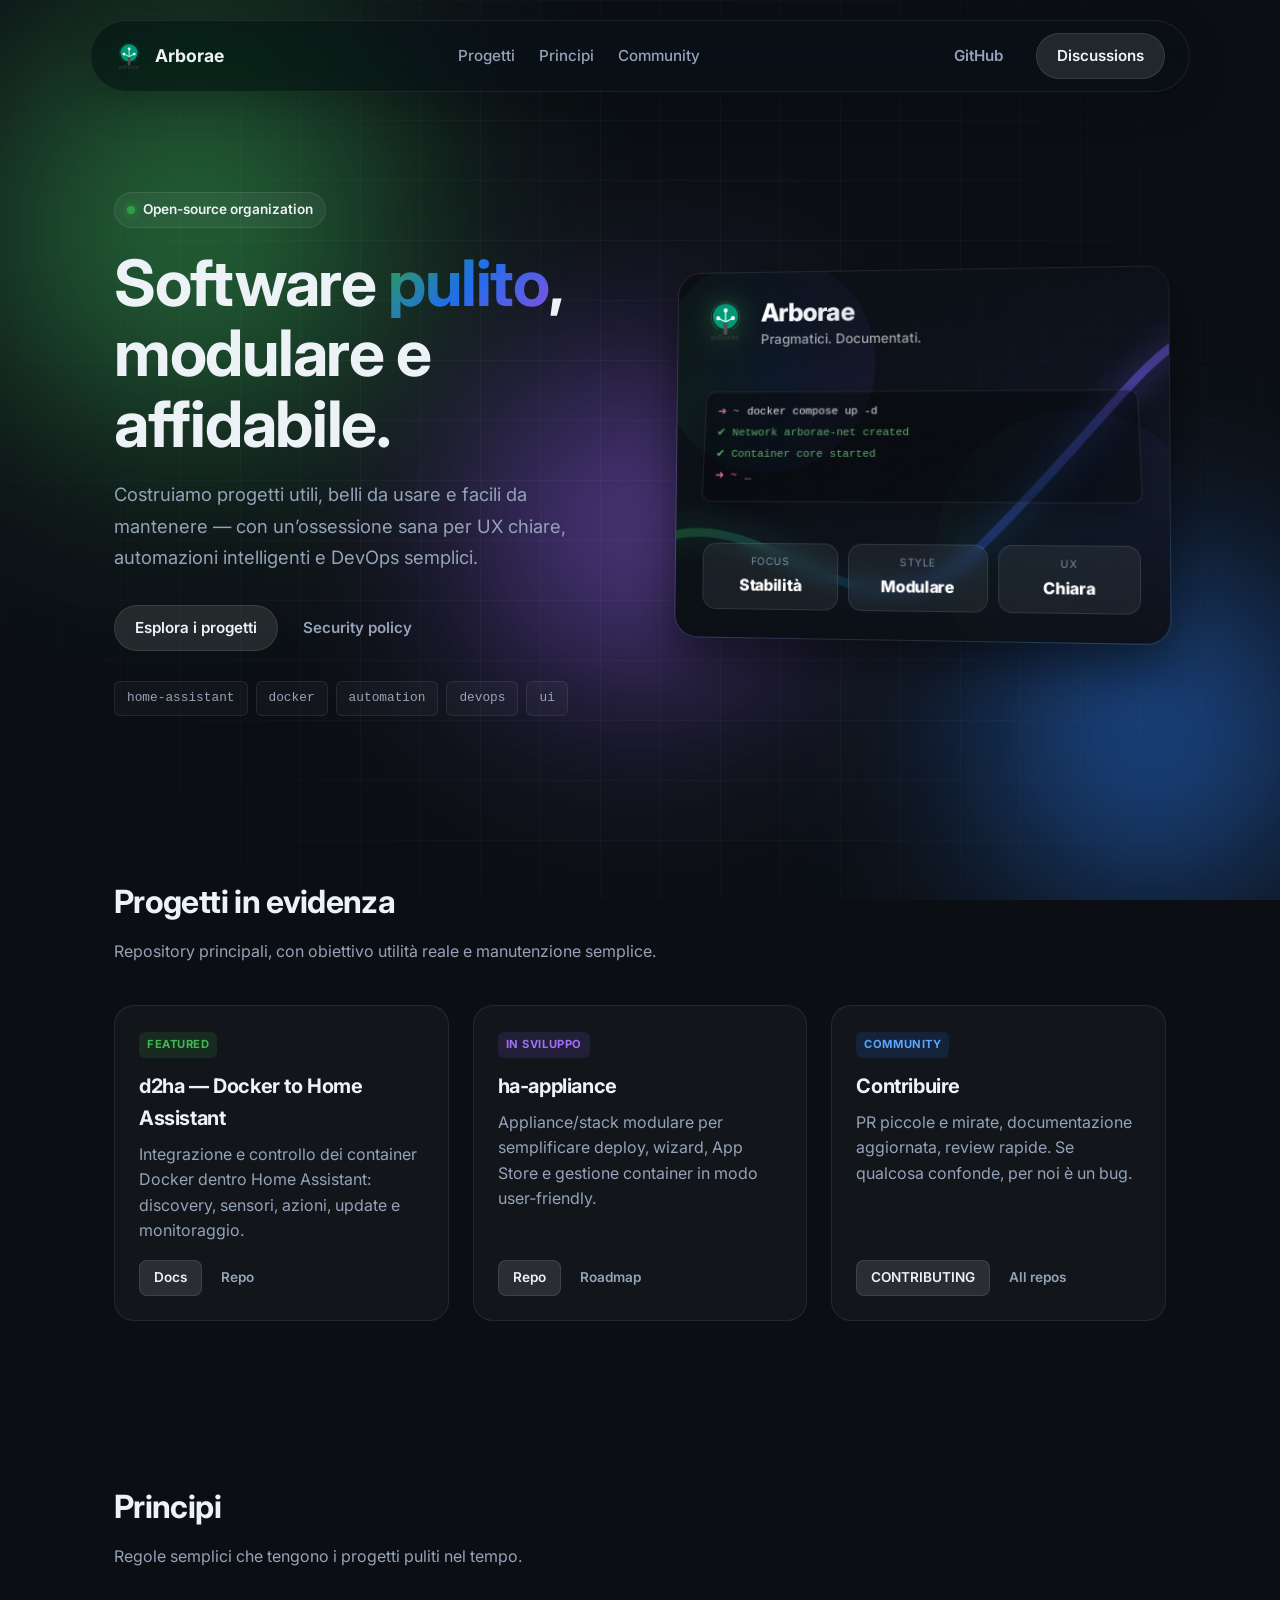
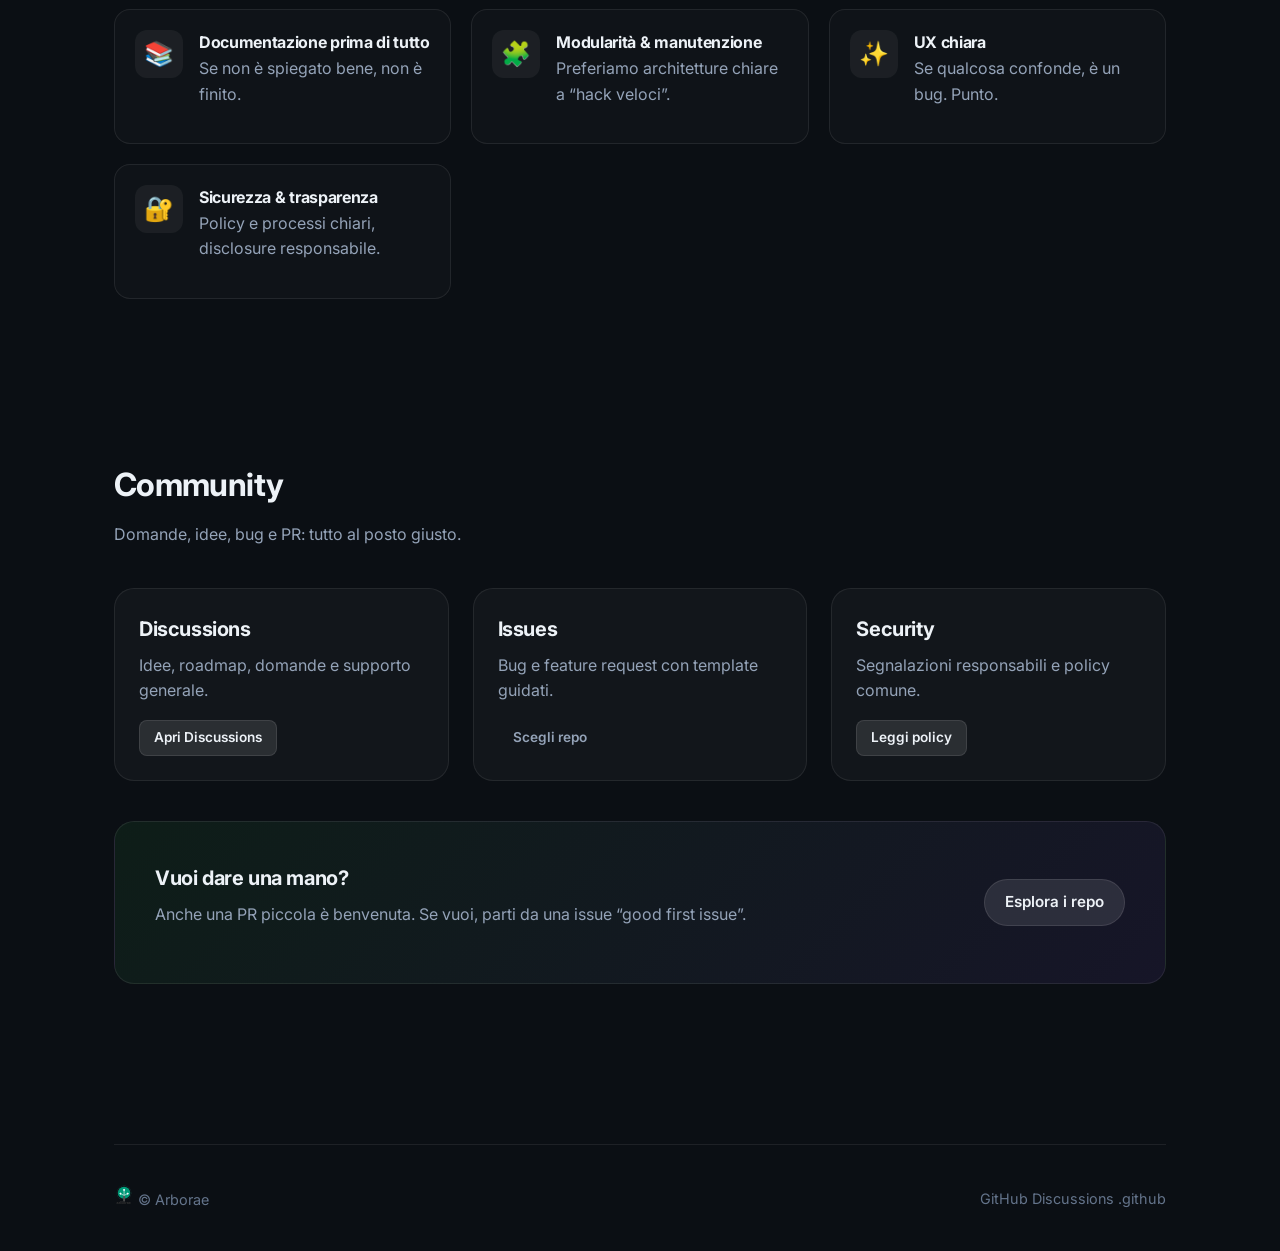
==== index.html @ 71fbf639 "Add files via upload" ====
<!doctype html>
<html lang="it">

<head>
  <meta charset="utf-8" />
  <meta name="viewport" content="width=device-width,initial-scale=1" />
  <meta name="theme-color" content="#0b0f14" />
  <meta name="description"
    content="Arborae — software pulito, modulare e affidabile. UI curate, automazioni intelligenti e DevOps semplici." />
  <title>Arborae</title>

  <!-- Open Graph -->
  <meta property="og:title" content="Arborae" />
  <meta property="og:description" content="Software pulito • UI curate • Automazioni intelligenti • DevOps semplici" />
  <meta property="og:type" content="website" />
  <meta property="og:image" content="assets/social-preview.png" />

  <link rel="icon" href="assets/favicon.svg" type="image/svg+xml" />
  <link rel="preconnect" href="https://fonts.googleapis.com">
  <link rel="preconnect" href="https://fonts.gstatic.com" crossorigin>
  <link href="https://fonts.googleapis.com/css2?family=Inter:wght@400;500;600;700;800&display=swap" rel="stylesheet">
  <link rel="stylesheet" href="style.css" />
</head>

<body>
  <div class="bg">
    <div class="grid-overlay"></div>
    <div class="orb orb-a"></div>
    <div class="orb orb-b"></div>
    <div class="orb orb-c"></div>
  </div>

  <header class="nav">
    <div class="container nav-inner">
      <a class="brand" href="#top" aria-label="Arborae Home">
        <img src="assets/logo.svg" alt="Arborae logo" width="28" height="28" />
        <span>Arborae</span>
      </a>

      <nav class="nav-links" aria-label="Primary">
        <a href="#projects">Progetti</a>
        <a href="#principles">Principi</a>
        <a href="#community">Community</a>
      </nav>

      <div class="nav-cta">
        <a class="btn ghost" href="https://github.com/arborae" target="_blank" rel="noreferrer">GitHub</a>
        <a class="btn" href="https://github.com/orgs/arborae/discussions" target="_blank"
          rel="noreferrer">Discussions</a>
      </div>
    </div>
  </header>

  <main id="top" class="container">
    <section class="hero">
      <div class="hero-left">
        <div class="kicker">
          <span class="dot"></span>
          <span>Open-source organization</span>
        </div>

        <h1>
          Software <span class="accent-text">pulito</span>,<br>modulare e affidabile.
        </h1>

        <p class="lead">
          Costruiamo progetti utili, belli da usare e facili da mantenere — con un’ossessione sana per
          UX chiare, automazioni intelligenti e DevOps semplici.
        </p>

        <div class="hero-actions">
          <a class="btn" href="#projects">Esplora i progetti</a>
          <a class="btn ghost" href="https://github.com/arborae/.github/blob/main/SECURITY.md" target="_blank"
            rel="noreferrer">
            Security policy
          </a>
        </div>

        <div class="topics" role="list" aria-label="Topics">
          <span class="pill" role="listitem">home-assistant</span>
          <span class="pill" role="listitem">docker</span>
          <span class="pill" role="listitem">automation</span>
          <span class="pill" role="listitem">devops</span>
          <span class="pill" role="listitem">ui</span>
        </div>
      </div>

      <div class="hero-right" aria-hidden="true">
        <div class="hero-visual">
          <div class="banner-card" id="hero-card">
            <img class="banner-bg" src="assets/banner.svg" alt="" />
            <div class="banner-overlay"></div>
            <div class="banner-content">
              <div class="banner-header">
                <img src="assets/logo.svg" alt="" width="42" height="42" />
                <div class="header-text">
                  <div class="mini-title">Arborae</div>
                  <div class="mini-sub">Pragmatici. Documentati.</div>
                </div>
              </div>

              <div class="banner-visual">
                <div class="fake-terminal">
                  <div class="term-line"><span class="term-p">➜ ~</span> <span class="term-c">docker compose up
                      -d</span></div>
                  <div class="term-line"><span class="term-o">✔ Network arborae-net created</span></div>
                  <div class="term-line"><span class="term-o">✔ Container core started</span></div>
                  <div class="term-line"><span class="term-p">➜ ~</span> <span class="term-w">_</span></div>
                </div>
              </div>

              <div class="banner-stats">
                <div class="b-stat">
                  <div class="b-label">Focus</div>
                  <div class="b-val">Stabilità</div>
                </div>
                <div class="b-stat">
                  <div class="b-label">Style</div>
                  <div class="b-val">Modulare</div>
                </div>
                <div class="b-stat">
                  <div class="b-label">UX</div>
                  <div class="b-val">Chiara</div>
                </div>
              </div>
            </div>
          </div>
        </div>
      </div>
    </section>

    <section id="projects" class="section">
      <div class="section-head">
        <h2>Progetti in evidenza</h2>
        <p>Repository principali, con obiettivo utilità reale e manutenzione semplice.</p>
      </div>

      <div class="cards-grid">
        <article class="card">
          <div class="card-top">
            <div class="badge green">Featured</div>
            <h3>d2ha — Docker to Home Assistant</h3>
            <p>
              Integrazione e controllo dei container Docker dentro Home Assistant: discovery, sensori,
              azioni, update e monitoraggio.
            </p>
          </div>
          <div class="card-actions">
            <a class="btn small" href="https://arborae.github.io/docker2homeassistant/" target="_blank"
              rel="noreferrer">Docs</a>
            <a class="btn small ghost" href="https://github.com/arborae/docker2homeassistant" target="_blank"
              rel="noreferrer">Repo</a>
          </div>
        </article>

        <article class="card">
          <div class="card-top">
            <div class="badge violet">In sviluppo</div>
            <h3>ha-appliance</h3>
            <p>
              Appliance/stack modulare per semplificare deploy, wizard, App Store e gestione container in modo
              user‑friendly.
            </p>
          </div>
          <div class="card-actions">
            <a class="btn small" href="https://github.com/arborae/ha-appliance" target="_blank"
              rel="noreferrer">Repo</a>
            <a class="btn small ghost" href="https://github.com/orgs/arborae/discussions" target="_blank"
              rel="noreferrer">Roadmap</a>
          </div>
        </article>

        <article class="card">
          <div class="card-top">
            <div class="badge blue">Community</div>
            <h3>Contribuire</h3>
            <p>
              PR piccole e mirate, documentazione aggiornata, review rapide. Se qualcosa confonde, per noi è un bug.
            </p>
          </div>
          <div class="card-actions">
            <a class="btn small" href="https://github.com/arborae/.github/blob/main/CONTRIBUTING.md" target="_blank"
              rel="noreferrer">CONTRIBUTING</a>
            <a class="btn small ghost" href="https://github.com/arborae?tab=repositories" target="_blank"
              rel="noreferrer">All repos</a>
          </div>
        </article>
      </div>
    </section>

    <section id="principles" class="section">
      <div class="section-head">
        <h2>Principi</h2>
        <p>Regole semplici che tengono i progetti puliti nel tempo.</p>
      </div>

      <div class="principles">
        <div class="principle-item">
          <div class="icon-box">📚</div>
          <div>
            <h4>Documentazione prima di tutto</h4>
            <p>Se non è spiegato bene, non è finito.</p>
          </div>
        </div>
        <div class="principle-item">
          <div class="icon-box">🧩</div>
          <div>
            <h4>Modularità &amp; manutenzione</h4>
            <p>Preferiamo architetture chiare a “hack veloci”.</p>
          </div>
        </div>
        <div class="principle-item">
          <div class="icon-box">✨</div>
          <div>
            <h4>UX chiara</h4>
            <p>Se qualcosa confonde, è un bug. Punto.</p>
          </div>
        </div>
        <div class="principle-item">
          <div class="icon-box">🔐</div>
          <div>
            <h4>Sicurezza &amp; trasparenza</h4>
            <p>Policy e processi chiari, disclosure responsabile.</p>
          </div>
        </div>
      </div>
    </section>

    <section id="community" class="section">
      <div class="section-head">
        <h2>Community</h2>
        <p>Domande, idee, bug e PR: tutto al posto giusto.</p>
      </div>

      <div class="cards-grid">
        <article class="card">
          <div class="card-top">
            <h3>Discussions</h3>
            <p>Idee, roadmap, domande e supporto generale.</p>
          </div>
          <div class="card-actions">
            <a class="btn small" href="https://github.com/orgs/arborae/discussions" target="_blank"
              rel="noreferrer">Apri Discussions</a>
          </div>
        </article>

        <article class="card">
          <div class="card-top">
            <h3>Issues</h3>
            <p>Bug e feature request con template guidati.</p>
          </div>
          <div class="card-actions">
            <a class="btn small ghost" href="https://github.com/arborae?tab=repositories" target="_blank"
              rel="noreferrer">Scegli repo</a>
          </div>
        </article>

        <article class="card">
          <div class="card-top">
            <h3>Security</h3>
            <p>Segnalazioni responsabili e policy comune.</p>
          </div>
          <div class="card-actions">
            <a class="btn small" href="https://github.com/arborae/.github/blob/main/SECURITY.md" target="_blank"
              rel="noreferrer">Leggi policy</a>
          </div>
        </article>
      </div>

      <div class="cta-box" style="margin-top: 40px;">
        <div>
          <h3>Vuoi dare una mano?</h3>
          <p>Anche una PR piccola è benvenuta. Se vuoi, parti da una issue “good first issue”.</p>
        </div>
        <a class="btn" href="https://github.com/arborae?tab=repositories" target="_blank" rel="noreferrer">Esplora i
          repo</a>
      </div>
    </section>

    <footer class="footer">
      <div class="footer-left">
        <img src="assets/logo.svg" alt="" width="20" height="20" />
        <span>© Arborae</span>
      </div>
      <div class="footer-right">
        <a href="https://github.com/arborae" target="_blank" rel="noreferrer">GitHub</a>
        <a href="https://github.com/orgs/arborae/discussions" target="_blank" rel="noreferrer">Discussions</a>
        <a href="https://github.com/arborae/.github" target="_blank" rel="noreferrer">.github</a>
      </div>
    </footer>
  </main>

  <script>
    document.querySelectorAll('a[href^="#"]').forEach(a => {
      a.addEventListener('click', (e) => {
        const id = a.getAttribute('href');
        const el = document.querySelector(id);
        if (!el) return;
        e.preventDefault();
        el.scrollIntoView({ behavior: 'smooth', block: 'start' });
      });
    });
  </script>

  <script>
    // 3D Tilt Effect
    const card = document.getElementById('hero-card');

    if (card) {
      card.addEventListener('mousemove', (e) => {
        const rect = card.getBoundingClientRect();
        const x = e.clientX - rect.left;
        const y = e.clientY - rect.top;

        // Calculate center
        const centerX = rect.width / 2;
        const centerY = rect.height / 2;

        // Calculate rotation (max 15deg)
        const rotateX = ((y - centerY) / centerY) * -8;
        const rotateY = ((x - centerX) / centerX) * 8;

        // Parallax for image bg
        const moveX = ((x - centerX) / centerX) * -10;
        const moveY = ((y - centerY) / centerY) * -10;

        card.style.transform = `perspective(1000px) rotateX(${rotateX}deg) rotateY(${rotateY}deg)`;

        // Move inner background
        const bg = card.querySelector('.banner-bg');
        if (bg) {
          bg.style.transform = `scale(1.1) translate(${moveX}px, ${moveY}px)`;
        }
      });

      card.addEventListener('mouseleave', () => {
        card.style.transform = 'perspective(1000px) rotateX(0) rotateY(0)';
        const bg = card.querySelector('.banner-bg');
        if (bg) {
          bg.style.transform = 'scale(1)';
        }
      });
    }
  </script>
</body>

</html>
---- style.css ----
/* Arborae — Modern Landing
   Stack: HTML + CSS (Zero Build Step)
*/

:root {
  /* Brand Palette */
  --bg: #0b0f14;
  --panel: rgba(255, 255, 255, 0.03);
  --panel-hover: rgba(255, 255, 255, 0.06);
  --border: rgba(255, 255, 255, 0.08);
  --border-hover: rgba(255, 255, 255, 0.15);

  --text-main: #edf2f7;
  --text-muted: #94a3b8;
  --text-dim: #64748b;

  --primary: #2ea043;
  --accent: #1f6feb;
  --violet: #8250df;

  --gradient-main: linear-gradient(135deg, var(--primary), var(--accent), var(--violet));
  --glass: blur(20px) saturate(180%);
  --shadow: 0 8px 32px rgba(0, 0, 0, 0.4);

  --radius: 20px;
  --font-sans: 'Inter', -apple-system, BlinkMacSystemFont, "Segoe UI", Roboto, sans-serif;
}

* {
  box-sizing: border-box;
}

html {
  scroll-behavior: smooth;
}

body {
  margin: 0;
  font-family: var(--font-sans);
  background-color: var(--bg);
  color: var(--text-main);
  line-height: 1.6;
  overflow-x: hidden;
  min-height: 100vh;
}

/* --- Animated Background --- */
.bg {
  position: fixed;
  inset: 0;
  z-index: -1;
  background: var(--bg);
  overflow: hidden;
}

.orb {
  position: absolute;
  border-radius: 50%;
  filter: blur(80px);
  opacity: 0.7;
  animation: float 12s infinite ease-in-out alternate;
  mix-blend-mode: screen;
  /* Helps colors pop more */
}

.orb-a {
  width: 50vw;
  height: 50vw;
  background: radial-gradient(circle, var(--primary), transparent 70%);
  top: -10%;
  left: -10%;
  animation-delay: -2s;
}

.orb-b {
  width: 40vw;
  height: 40vw;
  background: radial-gradient(circle, var(--accent), transparent 70%);
  bottom: -10%;
  right: -10%;
  animation-delay: -5s;
}

.orb-c {
  width: 40vw;
  height: 40vw;
  background: radial-gradient(circle, var(--violet), transparent 70%);
  top: 30%;
  left: 30%;
  animation-delay: -8s;
}

@keyframes float {
  0% {
    transform: translate(0, 0) scale(1);
  }

  33% {
    transform: translate(100px, -150px) scale(1.2);
  }

  66% {
    transform: translate(-50px, 100px) scale(0.8);
  }

  100% {
    transform: translate(50px, 50px) scale(1.1);
  }
}

.grid-overlay {
  position: fixed;
  inset: 0;
  background-image:
    linear-gradient(rgba(255, 255, 255, 0.03) 1px, transparent 1px),
    linear-gradient(90deg, rgba(255, 255, 255, 0.03) 1px, transparent 1px);
  background-size: 60px 60px;
  mask-image: radial-gradient(circle at center, black 40%, transparent 100%);
  pointer-events: none;
  z-index: -1;
}

/* --- Layout --- */
.container {
  max-width: 1100px;
  margin: 0 auto;
  padding: 0 24px;
}

/* --- Typography --- */
h1,
h2,
h3,
h4 {
  margin: 0;
  font-weight: 700;
  letter-spacing: -0.02em;
}

h1 {
  font-size: clamp(2.5rem, 5vw, 4rem);
  line-height: 1.1;
  margin-bottom: 20px;
}

h2 {
  font-size: 2rem;
  margin-bottom: 12px;
}

h3 {
  font-size: 1.25rem;
  margin-bottom: 8px;
}

p {
  margin: 0 0 16px;
  color: var(--text-muted);
}

a {
  color: inherit;
  text-decoration: none;
  transition: opacity 0.2s;
}

.accent-text {
  background: var(--gradient-main);
  -webkit-background-clip: text;
  background-clip: text;
  color: transparent;
  display: inline-block;
}

/* --- Navigation --- */
.nav {
  position: sticky;
  top: 20px;
  margin: 0 20px;
  z-index: 100;
}

.nav-inner {
  background: rgba(11, 15, 20, 0.6);
  backdrop-filter: var(--glass);
  -webkit-backdrop-filter: var(--glass);
  border: 1px solid var(--border);
  border-radius: 999px;
  padding: 12px 24px;
  display: flex;
  align-items: center;
  justify-content: space-between;
  box-shadow: 0 10px 40px rgba(0, 0, 0, 0.2);
}

.brand {
  display: flex;
  align-items: center;
  gap: 12px;
  font-weight: 700;
  font-size: 1.1rem;
}

.nav-links {
  display: flex;
  gap: 24px;
}

.nav-links a {
  font-size: 0.95rem;
  font-weight: 500;
  color: var(--text-muted);
  transition: color 0.2s;
}

.nav-links a:hover {
  color: var(--text-main);
}

.nav-cta {
  display: flex;
  gap: 12px;
}

/* --- Buttons --- */
.btn {
  display: inline-flex;
  align-items: center;
  justify-content: center;
  padding: 10px 20px;
  border-radius: 999px;
  font-weight: 600;
  transition: all 0.3s cubic-bezier(0.25, 0.8, 0.25, 1);
  border: 1px solid transparent;
  font-size: 0.95rem;
  cursor: pointer;
}

.btn:not(.ghost) {
  background: rgba(255, 255, 255, 0.1);
  border-color: rgba(255, 255, 255, 0.1);
}

.btn:not(.ghost):hover {
  background: rgba(255, 255, 255, 0.15);
  transform: translateY(-2px);
  box-shadow: 0 4px 12px rgba(0, 0, 0, 0.2);
}

.btn.ghost {
  color: var(--text-muted);
}

.btn.ghost:hover {
  color: var(--text-main);
  background: rgba(255, 255, 255, 0.05);
}

.btn.small {
  padding: 6px 14px;
  font-size: 0.85rem;
  border-radius: 8px;
}

/* --- Hero --- */
.hero {
  padding: 120px 0 80px;
  display: grid;
  grid-template-columns: 1fr 1fr;
  gap: 60px;
  align-items: center;
}

.kicker {
  display: inline-flex;
  align-items: center;
  gap: 8px;
  padding: 6px 12px;
  border-radius: 999px;
  background: rgba(255, 255, 255, 0.05);
  border: 1px solid var(--border);
  font-size: 0.85rem;
  font-weight: 600;
  color: var(--text-main);
  margin-bottom: 20px;
}

.dot {
  width: 8px;
  height: 8px;
  border-radius: 50%;
  background: var(--primary);
  box-shadow: 0 0 10px var(--primary);
}

.lead {
  font-size: 1.15rem;
  max-width: 500px;
  margin-bottom: 32px;
  line-height: 1.7;
}

.topics {
  display: flex;
  gap: 8px;
  flex-wrap: wrap;
  margin-top: 30px;
}

.pill {
  font-size: 0.8rem;
  padding: 6px 12px;
  border-radius: 6px;
  background: rgba(255, 255, 255, 0.03);
  border: 1px solid var(--border);
  color: var(--text-muted);
  font-family: monospace;
}

/* Glass Card */
.glass-card {
  background: var(--panel);
  border: 1px solid var(--border);
  backdrop-filter: blur(10px);
  border-radius: var(--radius);
  padding: 30px;
  position: relative;
  overflow: hidden;
}

.glass-card::before {
  content: '';
  position: absolute;
  inset: 0;
  background: linear-gradient(135deg, rgba(255, 255, 255, 0.05), transparent);
  pointer-events: none;
}

.hero-visual {
  position: relative;
  transform: perspective(1000px) rotateY(-5deg) rotateX(2deg);
  transition: transform 0.5s ease;
}

.hero-visual:hover {
  transform: perspective(1000px) rotateY(0) rotateX(0);
}

.stat-grid {
  display: grid;
  grid-template-columns: repeat(3, 1fr);
  gap: 12px;
  margin-top: 24px;
}

.stat-box {
  background: rgba(0, 0, 0, 0.2);
  padding: 12px;
  border-radius: 12px;
  text-align: center;
}

.stat-label {
  font-size: 0.75rem;
  text-transform: uppercase;
  letter-spacing: 0.05em;
  color: var(--text-dim);
  margin-bottom: 4px;
}

.stat-val {
  font-size: 1.1rem;
  font-weight: 800;
  color: var(--text-main);
}

/* --- Banner Card (Hero Right) --- */
/* --- Banner Card (Hero Right) --- */
/* --- Banner Card (Hero Right) --- */
.banner-card {
  position: relative;
  width: 100%;
  aspect-ratio: 4/3;
  border-radius: 24px;
  overflow: hidden;
  border: 1px solid var(--border);
  box-shadow: 0 20px 50px rgba(0, 0, 0, 0.5);
  /* Transform handled by JS */
  transform: perspective(1000px);
  transition: transform 0.1s ease-out, border-color 0.3s ease;
  will-change: transform;
}

.banner-card:hover {
  border-color: var(--border-hover);
  box-shadow: 0 30px 60px rgba(0, 0, 0, 0.6);
}

.banner-bg {
  position: absolute;
  inset: 0;
  width: 100%;
  height: 100%;
  object-fit: cover;
  z-index: 0;
  transition: transform 0.1s ease-out;
}

.banner-overlay {
  position: absolute;
  inset: 0;
  background: linear-gradient(to bottom,
      rgba(11, 15, 20, 0.4) 0%,
      rgba(11, 15, 20, 0) 30%,
      rgba(11, 15, 20, 0.2) 60%,
      rgba(11, 15, 20, 0.8) 100%);
  z-index: 1;
}

.banner-content {
  position: absolute;
  inset: 0;
  padding: 28px;
  z-index: 2;
  transform: translateZ(20px);
  display: flex;
  flex-direction: column;
  justify-content: space-between;
}

/* Header: Logo & Title */
.banner-header {
  display: flex;
  align-items: flex-start;
  gap: 16px;
}

.banner-header img {
  width: 42px;
  height: 42px;
  filter: drop-shadow(0 0 12px rgba(46, 160, 67, 0.5));
}

.header-text {
  display: flex;
  flex-direction: column;
}

.mini-title {
  font-size: 1.6rem;
  font-weight: 800;
  line-height: 1;
  margin-bottom: 4px;
  background: linear-gradient(90deg, #fff, #c9d1d9);
  -webkit-background-clip: text;
  background-clip: text;
  color: transparent;
  letter-spacing: -0.02em;
}

.mini-sub {
  font-size: 0.85rem;
  color: rgba(255, 255, 255, 0.6);
  font-weight: 500;
}

/* Central Visual: Fake Terminal/Activity */
.banner-visual {
  flex-grow: 1;
  display: flex;
  align-items: center;
  justify-content: center;
  opacity: 0.9;
  transform: perspective(1000px) rotateX(10deg);
  margin: 10px 0;
}

.fake-terminal {
  width: 100%;
  background: rgba(0, 0, 0, 0.4);
  backdrop-filter: blur(10px);
  border: 1px solid rgba(255, 255, 255, 0.1);
  border-radius: 10px;
  padding: 12px;
  font-family: 'SFMono-Regular', Consolas, monospace;
  font-size: 0.7rem;
  color: #a3b3cc;
  box-shadow: 0 10px 30px rgba(0, 0, 0, 0.3);
}

.term-line {
  display: flex;
  gap: 8px;
  margin-bottom: 4px;
}

.term-p {
  color: #f778ba;
}

/* prompt color */
.term-c {
  color: #fff;
}

/* command color */
.term-o {
  color: #7ee787;
  opacity: 0.8;
}

/* output success */
.term-w {
  color: #d2a8ff;
}

/* doing work */

/* Stats (Footer) */
.banner-stats {
  display: grid;
  grid-template-columns: repeat(3, 1fr);
  gap: 10px;
}

.b-stat {
  background: rgba(255, 255, 255, 0.06);
  backdrop-filter: blur(8px);
  border: 1px solid rgba(255, 255, 255, 0.1);
  border-radius: 14px;
  padding: 10px;
  text-align: center;
  transition: all 0.2s;
}

.b-stat:hover {
  background: rgba(255, 255, 255, 0.12);
  transform: translateY(-2px);
}

.b-label {
  font-size: 0.65rem;
  text-transform: uppercase;
  color: var(--text-muted);
  opacity: 0.8;
  letter-spacing: 0.05em;
  margin-bottom: 3px;
}

.b-val {
  font-size: 1rem;
  font-weight: 800;
  color: #fff;
  letter-spacing: -0.02em;
}


/* --- Sections --- */
.section {
  padding: 80px 0;
}

.section-head {
  margin-bottom: 40px;
  max-width: 600px;
}

/* --- Cards Grid --- */
.cards-grid {
  display: grid;
  grid-template-columns: repeat(auto-fit, minmax(300px, 1fr));
  gap: 24px;
}

.card {
  background: var(--panel);
  border: 1px solid var(--border);
  border-radius: var(--radius);
  padding: 24px;
  transition: all 0.3s ease;
  display: flex;
  flex-direction: column;
  justify-content: space-between;
  height: 100%;
}

.card:hover {
  background: var(--panel-hover);
  border-color: var(--border-hover);
  transform: translateY(-4px);
  box-shadow: 0 20px 40px -10px rgba(0, 0, 0, 0.3);
}

.badge {
  display: inline-block;
  font-size: 0.7rem;
  font-weight: 700;
  text-transform: uppercase;
  padding: 4px 8px;
  border-radius: 6px;
  margin-bottom: 12px;
  letter-spacing: 0.05em;
}

.badge.green {
  background: rgba(46, 160, 67, 0.15);
  color: #3fb950;
}

.badge.violet {
  background: rgba(130, 80, 223, 0.15);
  color: #a371f7;
}

.badge.blue {
  background: rgba(31, 111, 235, 0.15);
  color: #58a6ff;
}

/* Principles List */
.principles {
  display: grid;
  grid-template-columns: repeat(auto-fit, minmax(280px, 1fr));
  gap: 20px;
}

.principle-item {
  display: flex;
  gap: 16px;
  padding: 20px;
  background: rgba(255, 255, 255, 0.02);
  border: 1px solid var(--border);
  border-radius: 16px;
}

.icon-box {
  width: 48px;
  height: 48px;
  background: rgba(255, 255, 255, 0.05);
  border-radius: 12px;
  display: flex;
  align-items: center;
  justify-content: center;
  font-size: 1.5rem;
  flex-shrink: 0;
}

/* Call to Action */
.cta-box {
  background: linear-gradient(135deg, rgba(46, 160, 67, 0.1), rgba(130, 80, 223, 0.1));
  border: 1px solid var(--border);
  border-radius: var(--radius);
  padding: 40px;
  display: flex;
  align-items: center;
  justify-content: space-between;
  gap: 20px;
  flex-wrap: wrap;
}

/* Footer */
footer {
  margin-top: 80px;
  padding: 40px 0;
  border-top: 1px solid var(--border);
  display: flex;
  justify-content: space-between;
  align-items: center;
  color: var(--text-dim);
  font-size: 0.9rem;
}

.footer-links {
  display: flex;
  gap: 20px;
}

/* Mobile */
@media (max-width: 768px) {
  .hero {
    grid-template-columns: 1fr;
    text-align: center;
    padding-top: 60px;
  }

  .kicker {
    margin: 0 auto 20px;
  }

  .hero-actions {
    justify-content: center;
  }

  .topics {
    justify-content: center;
  }

  .hero-visual {
    display: none;
  }

  /* Hide 3D card on mobile for cleaner look */
  .cta-box {
    flex-direction: column;
    text-align: center;
  }

  .nav-inner {
    padding: 12px 16px;
  }

  .nav-links {
    display: none;
  }

  /* Simplified nav for mobile */
}
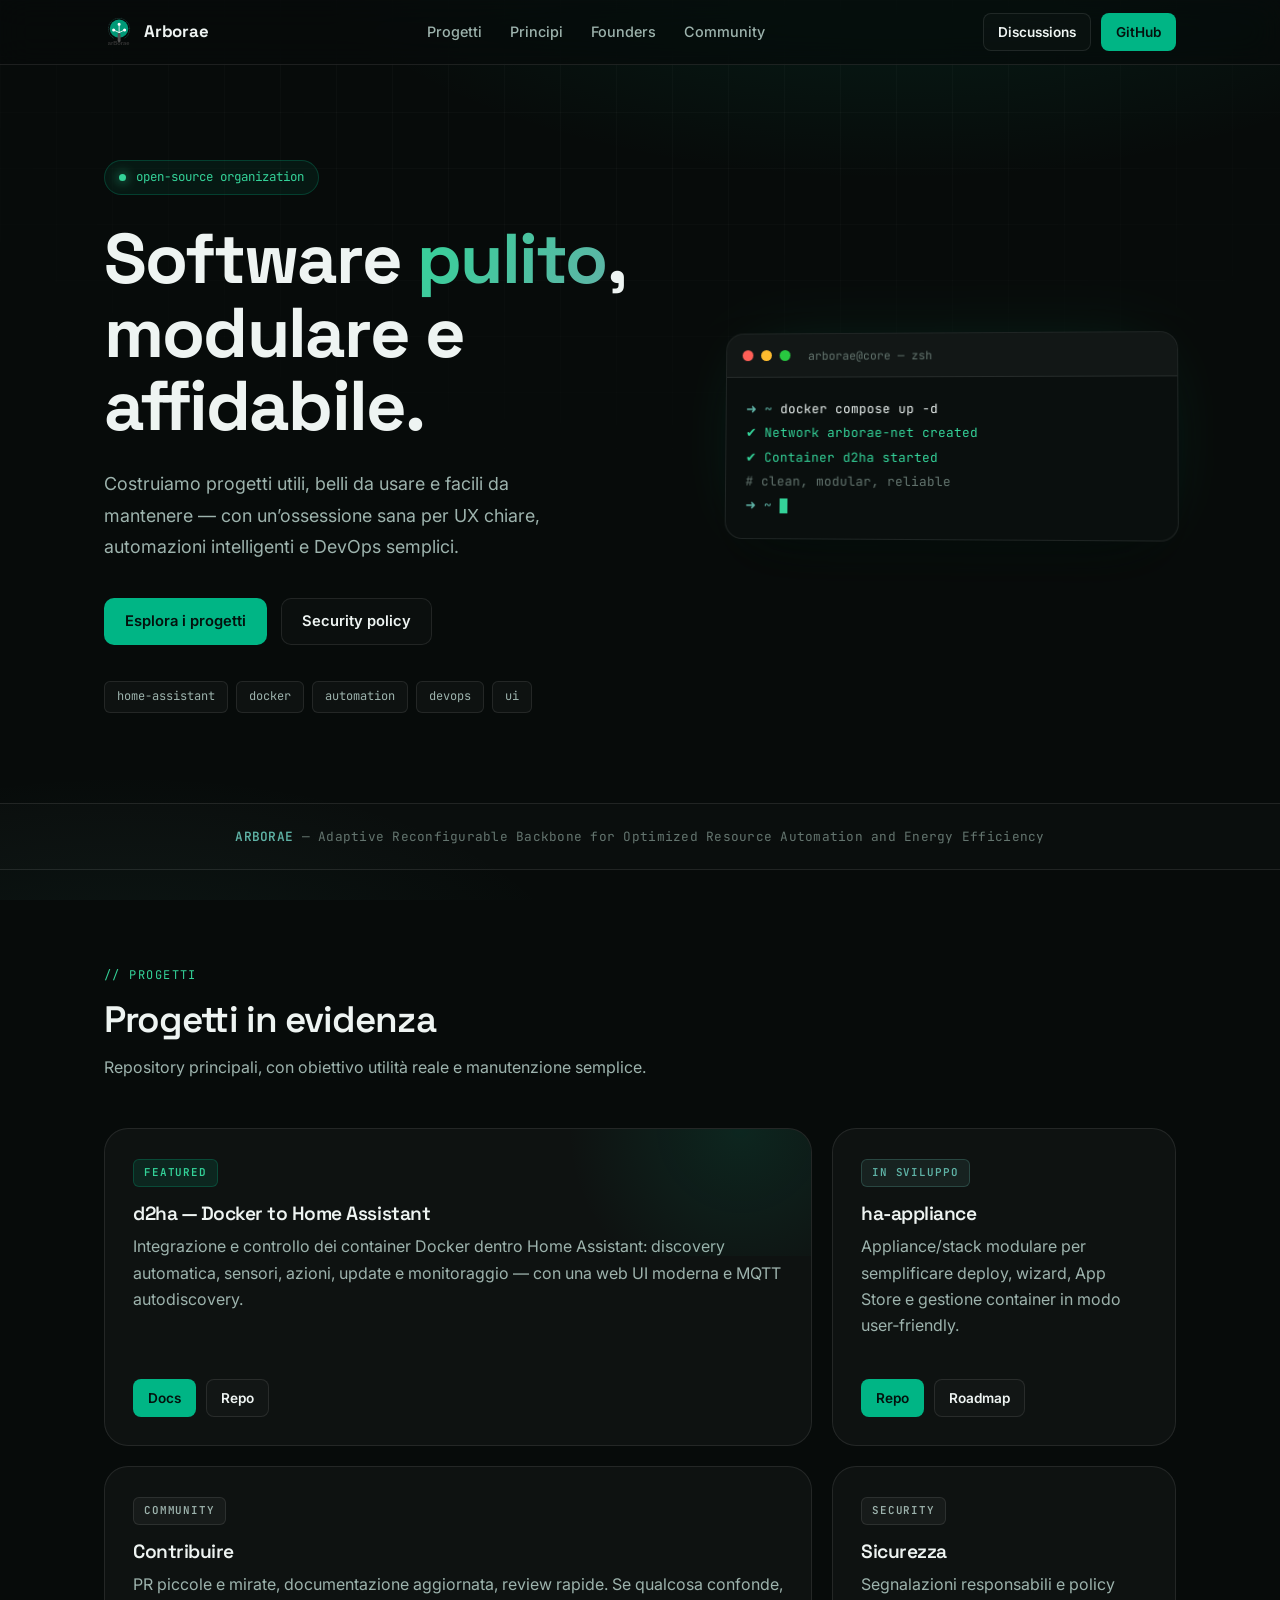
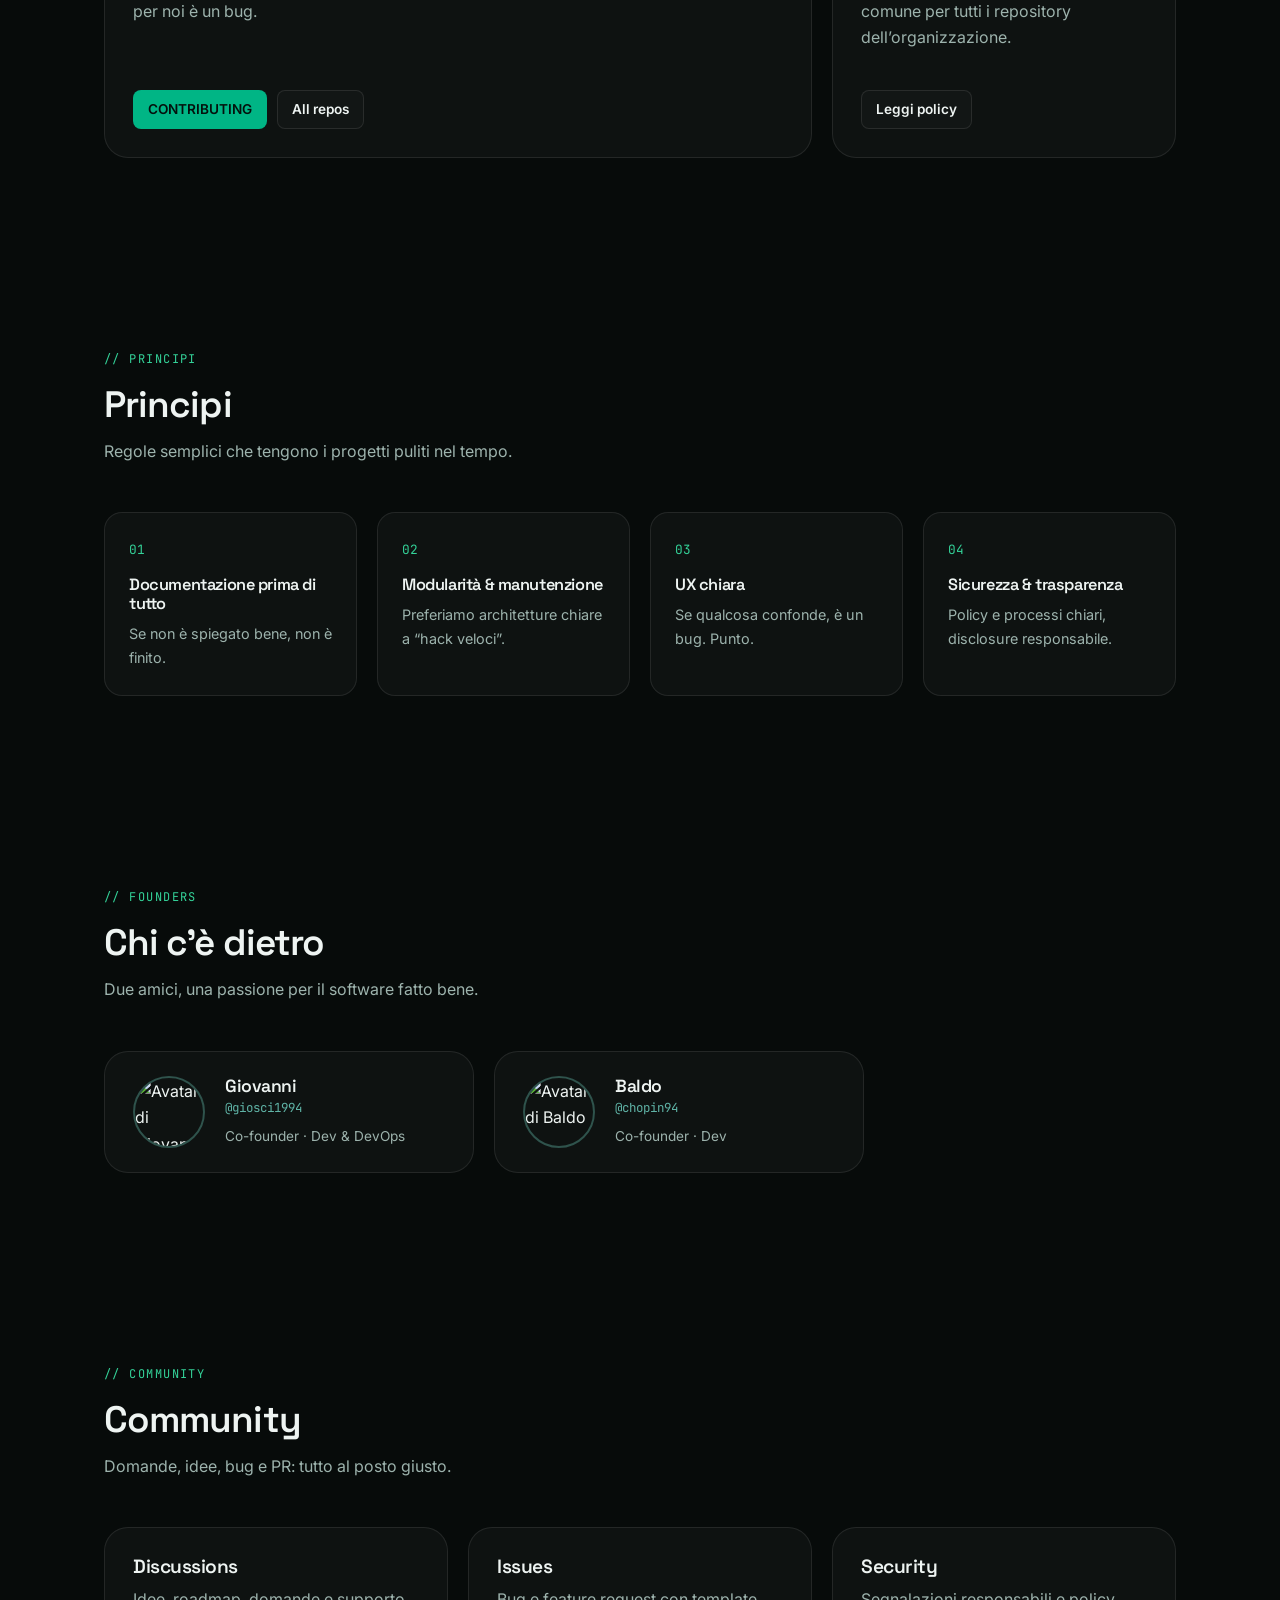
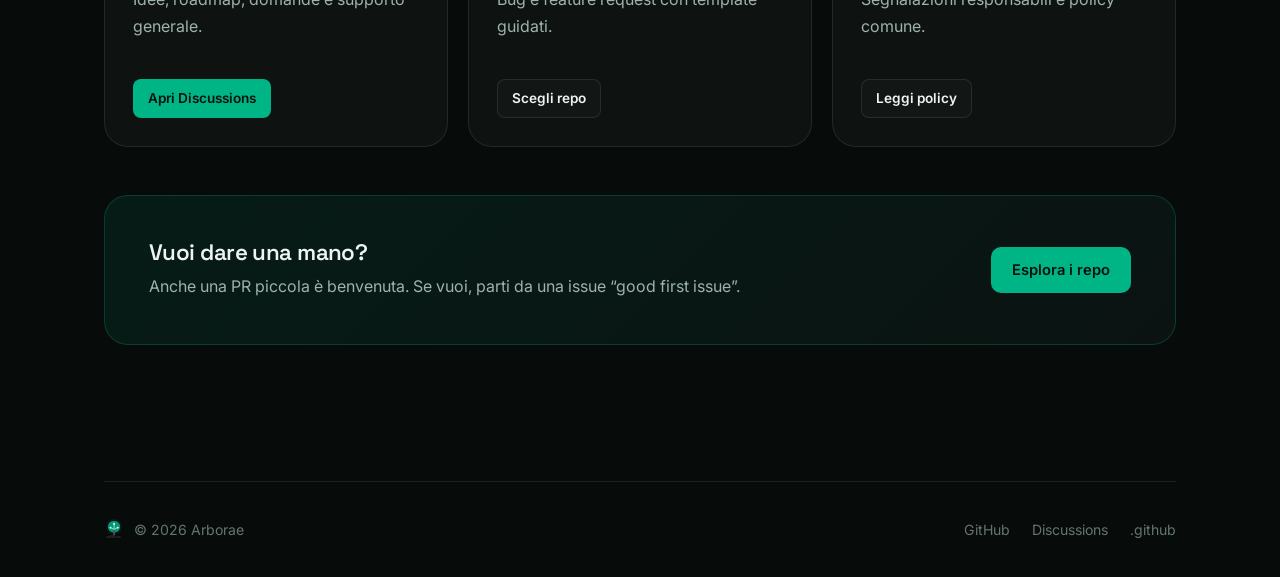
==== commit ff217a6f: "Restyle grafico: design moderno, sezione founders, social preview PNG - Nuova palette allineata al l" ====
--- a/index.html
+++ b/index.html
@@ -4,7 +4,7 @@
 <head>
   <meta charset="utf-8" />
   <meta name="viewport" content="width=device-width,initial-scale=1" />
-  <meta name="theme-color" content="#0b0f14" />
+  <meta name="theme-color" content="#070b0a" />
   <meta name="description"
     content="Arborae — software pulito, modulare e affidabile. UI curate, automazioni intelligenti e DevOps semplici." />
   <title>Arborae</title>
@@ -13,40 +13,42 @@
   <meta property="og:title" content="Arborae" />
   <meta property="og:description" content="Software pulito • UI curate • Automazioni intelligenti • DevOps semplici" />
   <meta property="og:type" content="website" />
-  <meta property="og:image" content="assets/social-preview.png" />
+  <meta property="og:url" content="https://arborae.github.io/" />
+  <meta property="og:image" content="https://arborae.github.io/assets/social-preview.png" />
+  <meta name="twitter:card" content="summary_large_image" />
 
   <link rel="icon" href="assets/favicon.svg" type="image/svg+xml" />
   <link rel="preconnect" href="https://fonts.googleapis.com">
   <link rel="preconnect" href="https://fonts.gstatic.com" crossorigin>
-  <link href="https://fonts.googleapis.com/css2?family=Inter:wght@400;500;600;700;800&display=swap" rel="stylesheet">
+  <link
+    href="https://fonts.googleapis.com/css2?family=Space+Grotesk:wght@500;600;700&family=Inter:wght@400;500;600&family=JetBrains+Mono:wght@400;600&display=swap"
+    rel="stylesheet">
   <link rel="stylesheet" href="style.css" />
 </head>
 
 <body>
   <div class="bg">
-    <div class="grid-overlay"></div>
-    <div class="orb orb-a"></div>
-    <div class="orb orb-b"></div>
-    <div class="orb orb-c"></div>
+    <div class="bg-grid"></div>
   </div>
 
   <header class="nav">
     <div class="container nav-inner">
       <a class="brand" href="#top" aria-label="Arborae Home">
-        <img src="assets/logo.svg" alt="Arborae logo" width="28" height="28" />
+        <img src="assets/logo.svg" alt="Arborae logo" width="30" height="30" />
         <span>Arborae</span>
       </a>
 
       <nav class="nav-links" aria-label="Primary">
         <a href="#projects">Progetti</a>
         <a href="#principles">Principi</a>
+        <a href="#founders">Founders</a>
         <a href="#community">Community</a>
       </nav>
 
       <div class="nav-cta">
-        <a class="btn ghost" href="https://github.com/arborae" target="_blank" rel="noreferrer">GitHub</a>
-        <a class="btn" href="https://github.com/orgs/arborae/discussions" target="_blank"
+        <a class="btn ghost small" href="https://github.com/orgs/arborae/discussions" target="_blank"
           rel="noreferrer">Discussions</a>
+        <a class="btn primary small" href="https://github.com/arborae" target="_blank" rel="noreferrer">GitHub</a>
       </div>
     </div>
   </header>
@@ -56,7 +58,7 @@
       <div class="hero-left">
         <div class="kicker">
           <span class="dot"></span>
-          <span>Open-source organization</span>
+          <span>open-source organization</span>
         </div>
 
         <h1>
@@ -69,11 +71,9 @@
         </p>
 
         <div class="hero-actions">
-          <a class="btn" href="#projects">Esplora i progetti</a>
+          <a class="btn primary" href="#projects">Esplora i progetti</a>
           <a class="btn ghost" href="https://github.com/arborae/.github/blob/main/SECURITY.md" target="_blank"
-            rel="noreferrer">
-            Security policy
-          </a>
+            rel="noreferrer">Security policy</a>
         </div>
 
         <div class="topics" role="list" aria-label="Topics">
@@ -86,76 +86,62 @@
       </div>
 
       <div class="hero-right" aria-hidden="true">
-        <div class="hero-visual">
-          <div class="banner-card" id="hero-card">
-            <img class="banner-bg" src="assets/banner.svg" alt="" />
-            <div class="banner-overlay"></div>
-            <div class="banner-content">
-              <div class="banner-header">
-                <img src="assets/logo.svg" alt="" width="42" height="42" />
-                <div class="header-text">
-                  <div class="mini-title">Arborae</div>
-                  <div class="mini-sub">Pragmatici. Documentati.</div>
-                </div>
-              </div>
-
-              <div class="banner-visual">
-                <div class="fake-terminal">
-                  <div class="term-line"><span class="term-p">➜ ~</span> <span class="term-c">docker compose up
-                      -d</span></div>
-                  <div class="term-line"><span class="term-o">✔ Network arborae-net created</span></div>
-                  <div class="term-line"><span class="term-o">✔ Container core started</span></div>
-                  <div class="term-line"><span class="term-p">➜ ~</span> <span class="term-w">_</span></div>
-                </div>
-              </div>
-
-              <div class="banner-stats">
-                <div class="b-stat">
-                  <div class="b-label">Focus</div>
-                  <div class="b-val">Stabilità</div>
-                </div>
-                <div class="b-stat">
-                  <div class="b-label">Style</div>
-                  <div class="b-val">Modulare</div>
-                </div>
-                <div class="b-stat">
-                  <div class="b-label">UX</div>
-                  <div class="b-val">Chiara</div>
-                </div>
-              </div>
-            </div>
-          </div>
-        </div>
-      </div>
-    </section>
-
+        <div class="terminal">
+          <div class="term-bar">
+            <span class="term-dot r"></span>
+            <span class="term-dot y"></span>
+            <span class="term-dot g"></span>
+            <span class="term-title">arborae@core — zsh</span>
+          </div>
+          <div class="term-body">
+            <div><span class="t-prompt">➜ ~</span> <span class="t-cmd">docker compose up -d</span></div>
+            <div><span class="t-ok">✔ Network arborae-net created</span></div>
+            <div><span class="t-ok">✔ Container d2ha started</span></div>
+            <div><span class="t-info"># clean, modular, reliable</span></div>
+            <div><span class="t-prompt">➜ ~</span> <span class="t-cursor"></span></div>
+          </div>
+        </div>
+      </div>
+    </section>
+  </main>
+
+  <div class="acronym reveal">
+    <div class="container acronym-inner">
+      <span class="mono"><strong>ARBORAE</strong> — Adaptive Reconfigurable Backbone for Optimized Resource
+        Automation and Energy Efficiency</span>
+    </div>
+  </div>
+
+  <main class="container">
     <section id="projects" class="section">
-      <div class="section-head">
+      <div class="section-head reveal">
+        <span class="section-label">// progetti</span>
         <h2>Progetti in evidenza</h2>
         <p>Repository principali, con obiettivo utilità reale e manutenzione semplice.</p>
       </div>
 
-      <div class="cards-grid">
-        <article class="card">
+      <div class="bento">
+        <article class="card wide reveal">
+          <div class="card-glow"></div>
           <div class="card-top">
             <div class="badge green">Featured</div>
             <h3>d2ha — Docker to Home Assistant</h3>
             <p>
-              Integrazione e controllo dei container Docker dentro Home Assistant: discovery, sensori,
-              azioni, update e monitoraggio.
+              Integrazione e controllo dei container Docker dentro Home Assistant: discovery automatica, sensori,
+              azioni, update e monitoraggio — con una web UI moderna e MQTT autodiscovery.
             </p>
           </div>
           <div class="card-actions">
-            <a class="btn small" href="https://arborae.github.io/docker2homeassistant/" target="_blank"
+            <a class="btn primary small" href="https://arborae.github.io/docker2homeassistant/" target="_blank"
               rel="noreferrer">Docs</a>
-            <a class="btn small ghost" href="https://github.com/arborae/docker2homeassistant" target="_blank"
+            <a class="btn ghost small" href="https://github.com/arborae/docker2homeassistant" target="_blank"
               rel="noreferrer">Repo</a>
           </div>
         </article>
 
-        <article class="card">
-          <div class="card-top">
-            <div class="badge violet">In sviluppo</div>
+        <article class="card reveal">
+          <div class="card-top">
+            <div class="badge teal">In sviluppo</div>
             <h3>ha-appliance</h3>
             <p>
               Appliance/stack modulare per semplificare deploy, wizard, App Store e gestione container in modo
@@ -163,124 +149,162 @@
             </p>
           </div>
           <div class="card-actions">
-            <a class="btn small" href="https://github.com/arborae/ha-appliance" target="_blank"
+            <a class="btn primary small" href="https://github.com/arborae/ha-appliance" target="_blank"
               rel="noreferrer">Repo</a>
-            <a class="btn small ghost" href="https://github.com/orgs/arborae/discussions" target="_blank"
+            <a class="btn ghost small" href="https://github.com/orgs/arborae/discussions" target="_blank"
               rel="noreferrer">Roadmap</a>
           </div>
         </article>
 
-        <article class="card">
-          <div class="card-top">
-            <div class="badge blue">Community</div>
+        <article class="card wide reveal">
+          <div class="card-top">
+            <div class="badge grey">Community</div>
             <h3>Contribuire</h3>
             <p>
               PR piccole e mirate, documentazione aggiornata, review rapide. Se qualcosa confonde, per noi è un bug.
             </p>
           </div>
           <div class="card-actions">
-            <a class="btn small" href="https://github.com/arborae/.github/blob/main/CONTRIBUTING.md" target="_blank"
-              rel="noreferrer">CONTRIBUTING</a>
-            <a class="btn small ghost" href="https://github.com/arborae?tab=repositories" target="_blank"
+            <a class="btn primary small" href="https://github.com/arborae/.github/blob/main/CONTRIBUTING.md"
+              target="_blank" rel="noreferrer">CONTRIBUTING</a>
+            <a class="btn ghost small" href="https://github.com/arborae?tab=repositories" target="_blank"
               rel="noreferrer">All repos</a>
           </div>
         </article>
+
+        <article class="card reveal">
+          <div class="card-top">
+            <div class="badge grey">Security</div>
+            <h3>Sicurezza</h3>
+            <p>
+              Segnalazioni responsabili e policy comune per tutti i repository dell’organizzazione.
+            </p>
+          </div>
+          <div class="card-actions">
+            <a class="btn ghost small" href="https://github.com/arborae/.github/blob/main/SECURITY.md" target="_blank"
+              rel="noreferrer">Leggi policy</a>
+          </div>
+        </article>
       </div>
     </section>
 
     <section id="principles" class="section">
-      <div class="section-head">
+      <div class="section-head reveal">
+        <span class="section-label">// principi</span>
         <h2>Principi</h2>
         <p>Regole semplici che tengono i progetti puliti nel tempo.</p>
       </div>
 
       <div class="principles">
-        <div class="principle-item">
-          <div class="icon-box">📚</div>
-          <div>
-            <h4>Documentazione prima di tutto</h4>
-            <p>Se non è spiegato bene, non è finito.</p>
-          </div>
-        </div>
-        <div class="principle-item">
-          <div class="icon-box">🧩</div>
-          <div>
-            <h4>Modularità &amp; manutenzione</h4>
-            <p>Preferiamo architetture chiare a “hack veloci”.</p>
-          </div>
-        </div>
-        <div class="principle-item">
-          <div class="icon-box">✨</div>
-          <div>
-            <h4>UX chiara</h4>
-            <p>Se qualcosa confonde, è un bug. Punto.</p>
-          </div>
-        </div>
-        <div class="principle-item">
-          <div class="icon-box">🔐</div>
-          <div>
-            <h4>Sicurezza &amp; trasparenza</h4>
-            <p>Policy e processi chiari, disclosure responsabile.</p>
-          </div>
-        </div>
+        <div class="principle reveal">
+          <span class="num">01</span>
+          <h4>Documentazione prima di tutto</h4>
+          <p>Se non è spiegato bene, non è finito.</p>
+        </div>
+        <div class="principle reveal">
+          <span class="num">02</span>
+          <h4>Modularità &amp; manutenzione</h4>
+          <p>Preferiamo architetture chiare a “hack veloci”.</p>
+        </div>
+        <div class="principle reveal">
+          <span class="num">03</span>
+          <h4>UX chiara</h4>
+          <p>Se qualcosa confonde, è un bug. Punto.</p>
+        </div>
+        <div class="principle reveal">
+          <span class="num">04</span>
+          <h4>Sicurezza &amp; trasparenza</h4>
+          <p>Policy e processi chiari, disclosure responsabile.</p>
+        </div>
+      </div>
+    </section>
+
+    <section id="founders" class="section">
+      <div class="section-head reveal">
+        <span class="section-label">// founders</span>
+        <h2>Chi c’è dietro</h2>
+        <p>Due amici, una passione per il software fatto bene.</p>
+      </div>
+
+      <div class="founders">
+        <a class="founder reveal" href="https://github.com/giosci1994" target="_blank" rel="noreferrer">
+          <img src="https://github.com/giosci1994.png?size=144" alt="Avatar di Giovanni" width="72" height="72"
+            loading="lazy" />
+          <div class="founder-info">
+            <h4>Giovanni</h4>
+            <span class="handle">@giosci1994</span>
+            <p class="role">Co-founder · Dev &amp; DevOps</p>
+          </div>
+        </a>
+
+        <a class="founder reveal" href="https://github.com/chopin94" target="_blank" rel="noreferrer">
+          <img src="https://github.com/chopin94.png?size=144" alt="Avatar di Baldo" width="72" height="72"
+            loading="lazy" />
+          <div class="founder-info">
+            <h4>Baldo</h4>
+            <span class="handle">@chopin94</span>
+            <p class="role">Co-founder · Dev</p>
+          </div>
+        </a>
       </div>
     </section>
 
     <section id="community" class="section">
-      <div class="section-head">
+      <div class="section-head reveal">
+        <span class="section-label">// community</span>
         <h2>Community</h2>
         <p>Domande, idee, bug e PR: tutto al posto giusto.</p>
       </div>
 
-      <div class="cards-grid">
-        <article class="card">
+      <div class="community-grid">
+        <article class="card reveal">
           <div class="card-top">
             <h3>Discussions</h3>
             <p>Idee, roadmap, domande e supporto generale.</p>
           </div>
           <div class="card-actions">
-            <a class="btn small" href="https://github.com/orgs/arborae/discussions" target="_blank"
+            <a class="btn primary small" href="https://github.com/orgs/arborae/discussions" target="_blank"
               rel="noreferrer">Apri Discussions</a>
           </div>
         </article>
 
-        <article class="card">
+        <article class="card reveal">
           <div class="card-top">
             <h3>Issues</h3>
             <p>Bug e feature request con template guidati.</p>
           </div>
           <div class="card-actions">
-            <a class="btn small ghost" href="https://github.com/arborae?tab=repositories" target="_blank"
+            <a class="btn ghost small" href="https://github.com/arborae?tab=repositories" target="_blank"
               rel="noreferrer">Scegli repo</a>
           </div>
         </article>
 
-        <article class="card">
+        <article class="card reveal">
           <div class="card-top">
             <h3>Security</h3>
             <p>Segnalazioni responsabili e policy comune.</p>
           </div>
           <div class="card-actions">
-            <a class="btn small" href="https://github.com/arborae/.github/blob/main/SECURITY.md" target="_blank"
+            <a class="btn ghost small" href="https://github.com/arborae/.github/blob/main/SECURITY.md" target="_blank"
               rel="noreferrer">Leggi policy</a>
           </div>
         </article>
       </div>
 
-      <div class="cta-box" style="margin-top: 40px;">
+      <div class="cta-box reveal">
         <div>
           <h3>Vuoi dare una mano?</h3>
           <p>Anche una PR piccola è benvenuta. Se vuoi, parti da una issue “good first issue”.</p>
         </div>
-        <a class="btn" href="https://github.com/arborae?tab=repositories" target="_blank" rel="noreferrer">Esplora i
-          repo</a>
+        <a class="btn primary" href="https://github.com/arborae?tab=repositories" target="_blank"
+          rel="noreferrer">Esplora i repo</a>
       </div>
     </section>
 
     <footer class="footer">
       <div class="footer-left">
         <img src="assets/logo.svg" alt="" width="20" height="20" />
-        <span>© Arborae</span>
+        <span>© <span id="year">2026</span> Arborae</span>
       </div>
       <div class="footer-right">
         <a href="https://github.com/arborae" target="_blank" rel="noreferrer">GitHub</a>
@@ -291,57 +315,25 @@
   </main>
 
   <script>
-    document.querySelectorAll('a[href^="#"]').forEach(a => {
-      a.addEventListener('click', (e) => {
-        const id = a.getAttribute('href');
-        const el = document.querySelector(id);
-        if (!el) return;
-        e.preventDefault();
-        el.scrollIntoView({ behavior: 'smooth', block: 'start' });
-      });
-    });
-  </script>
-
-  <script>
-    // 3D Tilt Effect
-    const card = document.getElementById('hero-card');
-
-    if (card) {
-      card.addEventListener('mousemove', (e) => {
-        const rect = card.getBoundingClientRect();
-        const x = e.clientX - rect.left;
-        const y = e.clientY - rect.top;
-
-        // Calculate center
-        const centerX = rect.width / 2;
-        const centerY = rect.height / 2;
-
-        // Calculate rotation (max 15deg)
-        const rotateX = ((y - centerY) / centerY) * -8;
-        const rotateY = ((x - centerX) / centerX) * 8;
-
-        // Parallax for image bg
-        const moveX = ((x - centerX) / centerX) * -10;
-        const moveY = ((y - centerY) / centerY) * -10;
-
-        card.style.transform = `perspective(1000px) rotateX(${rotateX}deg) rotateY(${rotateY}deg)`;
-
-        // Move inner background
-        const bg = card.querySelector('.banner-bg');
-        if (bg) {
-          bg.style.transform = `scale(1.1) translate(${moveX}px, ${moveY}px)`;
-        }
-      });
-
-      card.addEventListener('mouseleave', () => {
-        card.style.transform = 'perspective(1000px) rotateX(0) rotateY(0)';
-        const bg = card.querySelector('.banner-bg');
-        if (bg) {
-          bg.style.transform = 'scale(1)';
-        }
-      });
+    document.getElementById('year').textContent = new Date().getFullYear();
+
+    const reduceMotion = window.matchMedia('(prefers-reduced-motion: reduce)').matches;
+    const reveals = document.querySelectorAll('.reveal');
+
+    if (reduceMotion || !('IntersectionObserver' in window)) {
+      reveals.forEach(el => el.classList.add('visible'));
+    } else {
+      const io = new IntersectionObserver((entries) => {
+        entries.forEach(entry => {
+          if (entry.isIntersecting) {
+            entry.target.classList.add('visible');
+            io.unobserve(entry.target);
+          }
+        });
+      }, { threshold: 0.12 });
+      reveals.forEach(el => io.observe(el));
     }
   </script>
 </body>
 
-</html>+</html>
--- a/style.css
+++ b/style.css
@@ -1,717 +1,608 @@
-/* Arborae — Modern Landing
-   Stack: HTML + CSS (Zero Build Step)
+/* Arborae — Landing
+   Stack: HTML + CSS (zero build step)
 */
 
 :root {
-  /* Brand Palette */
-  --bg: #0b0f14;
+  /* Brand palette — derived from the Arborae logo (#009977 / #5fb3a6) */
+  --bg: #070b0a;
+  --bg-soft: #0b1110;
   --panel: rgba(255, 255, 255, 0.03);
-  --panel-hover: rgba(255, 255, 255, 0.06);
-  --border: rgba(255, 255, 255, 0.08);
-  --border-hover: rgba(255, 255, 255, 0.15);
-
-  --text-main: #edf2f7;
-  --text-muted: #94a3b8;
-  --text-dim: #64748b;
-
-  --primary: #2ea043;
-  --accent: #1f6feb;
-  --violet: #8250df;
-
-  --gradient-main: linear-gradient(135deg, var(--primary), var(--accent), var(--violet));
-  --glass: blur(20px) saturate(180%);
-  --shadow: 0 8px 32px rgba(0, 0, 0, 0.4);
-
-  --radius: 20px;
-  --font-sans: 'Inter', -apple-system, BlinkMacSystemFont, "Segoe UI", Roboto, sans-serif;
-}
-
-* {
-  box-sizing: border-box;
-}
-
-html {
-  scroll-behavior: smooth;
-}
+  --panel-hover: rgba(255, 255, 255, 0.055);
+  --border: rgba(255, 255, 255, 0.09);
+  --border-hover: rgba(95, 179, 166, 0.35);
+
+  --text: #eef4f2;
+  --muted: #9db3ad;
+  --dim: #64756f;
+
+  --brand: #00b585;
+  --brand-soft: #34d399;
+  --teal: #5fb3a6;
+
+  --gradient: linear-gradient(120deg, var(--brand-soft), var(--teal));
+
+  --radius: 18px;
+  --radius-lg: 24px;
+
+  --font-display: 'Space Grotesk', 'Inter', sans-serif;
+  --font-sans: 'Inter', -apple-system, BlinkMacSystemFont, 'Segoe UI', Roboto, sans-serif;
+  --font-mono: 'JetBrains Mono', 'SFMono-Regular', Consolas, monospace;
+}
+
+* { box-sizing: border-box; }
+
+html { scroll-behavior: smooth; }
 
 body {
   margin: 0;
   font-family: var(--font-sans);
-  background-color: var(--bg);
-  color: var(--text-main);
-  line-height: 1.6;
+  background: var(--bg);
+  color: var(--text);
+  line-height: 1.65;
   overflow-x: hidden;
-  min-height: 100vh;
-}
-
-/* --- Animated Background --- */
+  -webkit-font-smoothing: antialiased;
+}
+
+::selection { background: rgba(0, 181, 133, 0.35); }
+
+/* --- Background --- */
 .bg {
   position: fixed;
   inset: 0;
   z-index: -1;
-  background: var(--bg);
-  overflow: hidden;
-}
-
-.orb {
+  background:
+    radial-gradient(ellipse 80% 50% at 70% -10%, rgba(0, 181, 133, 0.14), transparent 60%),
+    radial-gradient(ellipse 60% 40% at 10% 110%, rgba(95, 179, 166, 0.08), transparent 60%),
+    var(--bg);
+}
+
+.bg-grid {
   position: absolute;
-  border-radius: 50%;
-  filter: blur(80px);
-  opacity: 0.7;
-  animation: float 12s infinite ease-in-out alternate;
-  mix-blend-mode: screen;
-  /* Helps colors pop more */
-}
-
-.orb-a {
-  width: 50vw;
-  height: 50vw;
-  background: radial-gradient(circle, var(--primary), transparent 70%);
-  top: -10%;
-  left: -10%;
-  animation-delay: -2s;
-}
-
-.orb-b {
-  width: 40vw;
-  height: 40vw;
-  background: radial-gradient(circle, var(--accent), transparent 70%);
-  bottom: -10%;
-  right: -10%;
-  animation-delay: -5s;
-}
-
-.orb-c {
-  width: 40vw;
-  height: 40vw;
-  background: radial-gradient(circle, var(--violet), transparent 70%);
-  top: 30%;
-  left: 30%;
-  animation-delay: -8s;
-}
-
-@keyframes float {
-  0% {
-    transform: translate(0, 0) scale(1);
-  }
-
-  33% {
-    transform: translate(100px, -150px) scale(1.2);
-  }
-
-  66% {
-    transform: translate(-50px, 100px) scale(0.8);
-  }
-
-  100% {
-    transform: translate(50px, 50px) scale(1.1);
-  }
-}
-
-.grid-overlay {
-  position: fixed;
   inset: 0;
   background-image:
-    linear-gradient(rgba(255, 255, 255, 0.03) 1px, transparent 1px),
-    linear-gradient(90deg, rgba(255, 255, 255, 0.03) 1px, transparent 1px);
-  background-size: 60px 60px;
-  mask-image: radial-gradient(circle at center, black 40%, transparent 100%);
-  pointer-events: none;
-  z-index: -1;
+    linear-gradient(rgba(255, 255, 255, 0.025) 1px, transparent 1px),
+    linear-gradient(90deg, rgba(255, 255, 255, 0.025) 1px, transparent 1px);
+  background-size: 56px 56px;
+  mask-image: radial-gradient(ellipse 90% 70% at 50% 0%, black 30%, transparent 80%);
+  -webkit-mask-image: radial-gradient(ellipse 90% 70% at 50% 0%, black 30%, transparent 80%);
 }
 
 /* --- Layout --- */
 .container {
-  max-width: 1100px;
+  max-width: 1120px;
   margin: 0 auto;
   padding: 0 24px;
 }
 
 /* --- Typography --- */
-h1,
-h2,
-h3,
-h4 {
+h1, h2, h3, h4 {
   margin: 0;
+  font-family: var(--font-display);
+  font-weight: 600;
+  letter-spacing: -0.025em;
+  line-height: 1.15;
+}
+
+h1 {
+  font-size: clamp(2.6rem, 6vw, 4.4rem);
   font-weight: 700;
-  letter-spacing: -0.02em;
-}
-
-h1 {
-  font-size: clamp(2.5rem, 5vw, 4rem);
-  line-height: 1.1;
-  margin-bottom: 20px;
-}
-
-h2 {
-  font-size: 2rem;
-  margin-bottom: 12px;
-}
-
-h3 {
-  font-size: 1.25rem;
-  margin-bottom: 8px;
-}
-
-p {
-  margin: 0 0 16px;
-  color: var(--text-muted);
-}
-
-a {
-  color: inherit;
-  text-decoration: none;
-  transition: opacity 0.2s;
-}
+  line-height: 1.05;
+  margin-bottom: 24px;
+}
+
+h2 { font-size: clamp(1.7rem, 3vw, 2.3rem); margin-bottom: 12px; }
+h3 { font-size: 1.2rem; margin-bottom: 8px; }
+
+p { margin: 0 0 16px; color: var(--muted); }
+
+a { color: inherit; text-decoration: none; }
 
 .accent-text {
-  background: var(--gradient-main);
+  background: var(--gradient);
   -webkit-background-clip: text;
   background-clip: text;
   color: transparent;
-  display: inline-block;
+}
+
+.mono {
+  font-family: var(--font-mono);
+  font-size: 0.8rem;
+  letter-spacing: 0.02em;
 }
 
 /* --- Navigation --- */
 .nav {
-  position: sticky;
-  top: 20px;
-  margin: 0 20px;
+  position: fixed;
+  top: 0;
+  left: 0;
+  right: 0;
   z-index: 100;
+  background: rgba(7, 11, 10, 0.72);
+  backdrop-filter: blur(16px) saturate(160%);
+  -webkit-backdrop-filter: blur(16px) saturate(160%);
+  border-bottom: 1px solid var(--border);
 }
 
 .nav-inner {
-  background: rgba(11, 15, 20, 0.6);
-  backdrop-filter: var(--glass);
-  -webkit-backdrop-filter: var(--glass);
-  border: 1px solid var(--border);
-  border-radius: 999px;
-  padding: 12px 24px;
   display: flex;
   align-items: center;
   justify-content: space-between;
-  box-shadow: 0 10px 40px rgba(0, 0, 0, 0.2);
+  height: 64px;
 }
 
 .brand {
   display: flex;
   align-items: center;
-  gap: 12px;
+  gap: 10px;
+  font-family: var(--font-display);
   font-weight: 700;
-  font-size: 1.1rem;
+  font-size: 1.05rem;
+  letter-spacing: -0.01em;
 }
 
 .nav-links {
   display: flex;
-  gap: 24px;
+  gap: 28px;
 }
 
 .nav-links a {
-  font-size: 0.95rem;
+  font-size: 0.9rem;
   font-weight: 500;
-  color: var(--text-muted);
+  color: var(--muted);
   transition: color 0.2s;
 }
 
-.nav-links a:hover {
-  color: var(--text-main);
-}
-
-.nav-cta {
-  display: flex;
-  gap: 12px;
-}
+.nav-links a:hover { color: var(--text); }
+
+.nav-cta { display: flex; gap: 10px; align-items: center; }
 
 /* --- Buttons --- */
 .btn {
   display: inline-flex;
   align-items: center;
   justify-content: center;
+  gap: 8px;
   padding: 10px 20px;
-  border-radius: 999px;
+  border-radius: 10px;
   font-weight: 600;
-  transition: all 0.3s cubic-bezier(0.25, 0.8, 0.25, 1);
+  font-size: 0.92rem;
   border: 1px solid transparent;
-  font-size: 0.95rem;
   cursor: pointer;
-}
-
-.btn:not(.ghost) {
-  background: rgba(255, 255, 255, 0.1);
-  border-color: rgba(255, 255, 255, 0.1);
-}
-
-.btn:not(.ghost):hover {
-  background: rgba(255, 255, 255, 0.15);
+  transition: transform 0.2s ease, background 0.2s ease, border-color 0.2s ease, box-shadow 0.2s ease;
+}
+
+.btn.primary {
+  background: var(--brand);
+  color: #04110d;
+}
+
+.btn.primary:hover {
+  background: var(--brand-soft);
   transform: translateY(-2px);
-  box-shadow: 0 4px 12px rgba(0, 0, 0, 0.2);
+  box-shadow: 0 8px 24px rgba(0, 181, 133, 0.25);
 }
 
 .btn.ghost {
-  color: var(--text-muted);
+  border-color: var(--border);
+  color: var(--text);
+  background: rgba(255, 255, 255, 0.02);
 }
 
 .btn.ghost:hover {
-  color: var(--text-main);
+  border-color: var(--border-hover);
   background: rgba(255, 255, 255, 0.05);
-}
-
-.btn.small {
-  padding: 6px 14px;
-  font-size: 0.85rem;
-  border-radius: 8px;
-}
+  transform: translateY(-2px);
+}
+
+.btn.small { padding: 7px 14px; font-size: 0.85rem; border-radius: 8px; }
 
 /* --- Hero --- */
 .hero {
-  padding: 120px 0 80px;
+  padding: 160px 0 90px;
   display: grid;
-  grid-template-columns: 1fr 1fr;
-  gap: 60px;
+  grid-template-columns: 1.1fr 0.9fr;
+  gap: 64px;
   align-items: center;
 }
 
 .kicker {
   display: inline-flex;
   align-items: center;
-  gap: 8px;
-  padding: 6px 12px;
+  gap: 10px;
+  padding: 6px 14px;
   border-radius: 999px;
-  background: rgba(255, 255, 255, 0.05);
-  border: 1px solid var(--border);
-  font-size: 0.85rem;
-  font-weight: 600;
-  color: var(--text-main);
-  margin-bottom: 20px;
+  background: rgba(0, 181, 133, 0.08);
+  border: 1px solid rgba(0, 181, 133, 0.25);
+  font-family: var(--font-mono);
+  font-size: 0.78rem;
+  color: var(--brand-soft);
+  margin-bottom: 28px;
 }
 
 .dot {
-  width: 8px;
-  height: 8px;
+  width: 7px;
+  height: 7px;
   border-radius: 50%;
-  background: var(--primary);
-  box-shadow: 0 0 10px var(--primary);
+  background: var(--brand-soft);
+  box-shadow: 0 0 12px var(--brand-soft);
+  animation: pulse 2.4s infinite;
+}
+
+@keyframes pulse {
+  0%, 100% { opacity: 1; }
+  50% { opacity: 0.4; }
 }
 
 .lead {
-  font-size: 1.15rem;
-  max-width: 500px;
-  margin-bottom: 32px;
-  line-height: 1.7;
-}
+  font-size: 1.12rem;
+  max-width: 480px;
+  margin-bottom: 36px;
+  line-height: 1.75;
+}
+
+.hero-actions { display: flex; gap: 14px; flex-wrap: wrap; }
 
 .topics {
   display: flex;
   gap: 8px;
   flex-wrap: wrap;
-  margin-top: 30px;
+  margin-top: 36px;
 }
 
 .pill {
-  font-size: 0.8rem;
-  padding: 6px 12px;
+  font-family: var(--font-mono);
+  font-size: 0.75rem;
+  padding: 5px 12px;
   border-radius: 6px;
   background: rgba(255, 255, 255, 0.03);
   border: 1px solid var(--border);
-  color: var(--text-muted);
-  font-family: monospace;
-}
-
-/* Glass Card */
-.glass-card {
+  color: var(--muted);
+  transition: border-color 0.2s, color 0.2s;
+}
+
+.pill:hover { border-color: var(--border-hover); color: var(--teal); }
+
+/* --- Terminal window (hero visual) --- */
+.terminal {
+  background: rgba(10, 16, 15, 0.85);
+  border: 1px solid var(--border);
+  border-radius: var(--radius);
+  overflow: hidden;
+  box-shadow:
+    0 30px 60px -20px rgba(0, 0, 0, 0.6),
+    0 0 80px -30px rgba(0, 181, 133, 0.25);
+  transform: perspective(1200px) rotateY(-4deg) rotateX(2deg);
+  transition: transform 0.5s ease, box-shadow 0.5s ease;
+}
+
+.terminal:hover {
+  transform: perspective(1200px) rotateY(0) rotateX(0);
+  box-shadow:
+    0 30px 60px -20px rgba(0, 0, 0, 0.6),
+    0 0 100px -20px rgba(0, 181, 133, 0.35);
+}
+
+.term-bar {
+  display: flex;
+  align-items: center;
+  gap: 8px;
+  padding: 12px 16px;
+  background: rgba(255, 255, 255, 0.03);
+  border-bottom: 1px solid var(--border);
+}
+
+.term-dot { width: 11px; height: 11px; border-radius: 50%; }
+.term-dot.r { background: #ff5f57; }
+.term-dot.y { background: #febc2e; }
+.term-dot.g { background: #28c840; }
+
+.term-title {
+  margin-left: 10px;
+  font-family: var(--font-mono);
+  font-size: 0.72rem;
+  color: var(--dim);
+}
+
+.term-body {
+  padding: 20px;
+  font-family: var(--font-mono);
+  font-size: 0.8rem;
+  line-height: 1.9;
+}
+
+.t-prompt { color: var(--teal); }
+.t-cmd { color: var(--text); }
+.t-ok { color: var(--brand-soft); }
+.t-info { color: var(--dim); }
+.t-cursor {
+  display: inline-block;
+  width: 8px;
+  height: 15px;
+  background: var(--brand-soft);
+  vertical-align: middle;
+  animation: blink 1.1s steps(1) infinite;
+}
+
+@keyframes blink {
+  0%, 100% { opacity: 1; }
+  50% { opacity: 0; }
+}
+
+/* --- Acronym strip --- */
+.acronym {
+  border-top: 1px solid var(--border);
+  border-bottom: 1px solid var(--border);
+  padding: 22px 0;
+  background: rgba(255, 255, 255, 0.015);
+}
+
+.acronym-inner {
+  display: flex;
+  align-items: center;
+  justify-content: center;
+  gap: 14px;
+  flex-wrap: wrap;
+  text-align: center;
+}
+
+.acronym .mono { color: var(--dim); }
+.acronym .mono strong { color: var(--teal); font-weight: 600; }
+
+/* --- Sections --- */
+.section { padding: 96px 0; }
+
+.section-head {
+  margin-bottom: 48px;
+  max-width: 620px;
+}
+
+.section-label {
+  font-family: var(--font-mono);
+  font-size: 0.75rem;
+  color: var(--brand-soft);
+  letter-spacing: 0.12em;
+  text-transform: uppercase;
+  margin-bottom: 14px;
+  display: block;
+}
+
+/* --- Bento grid (projects) --- */
+.bento {
+  display: grid;
+  grid-template-columns: repeat(3, 1fr);
+  gap: 20px;
+}
+
+.card {
+  position: relative;
   background: var(--panel);
   border: 1px solid var(--border);
-  backdrop-filter: blur(10px);
-  border-radius: var(--radius);
-  padding: 30px;
-  position: relative;
-  overflow: hidden;
-}
-
-.glass-card::before {
-  content: '';
-  position: absolute;
-  inset: 0;
-  background: linear-gradient(135deg, rgba(255, 255, 255, 0.05), transparent);
-  pointer-events: none;
-}
-
-.hero-visual {
-  position: relative;
-  transform: perspective(1000px) rotateY(-5deg) rotateX(2deg);
-  transition: transform 0.5s ease;
-}
-
-.hero-visual:hover {
-  transform: perspective(1000px) rotateY(0) rotateX(0);
-}
-
-.stat-grid {
-  display: grid;
-  grid-template-columns: repeat(3, 1fr);
-  gap: 12px;
-  margin-top: 24px;
-}
-
-.stat-box {
-  background: rgba(0, 0, 0, 0.2);
-  padding: 12px;
-  border-radius: 12px;
-  text-align: center;
-}
-
-.stat-label {
-  font-size: 0.75rem;
-  text-transform: uppercase;
-  letter-spacing: 0.05em;
-  color: var(--text-dim);
-  margin-bottom: 4px;
-}
-
-.stat-val {
-  font-size: 1.1rem;
-  font-weight: 800;
-  color: var(--text-main);
-}
-
-/* --- Banner Card (Hero Right) --- */
-/* --- Banner Card (Hero Right) --- */
-/* --- Banner Card (Hero Right) --- */
-.banner-card {
-  position: relative;
-  width: 100%;
-  aspect-ratio: 4/3;
-  border-radius: 24px;
-  overflow: hidden;
-  border: 1px solid var(--border);
-  box-shadow: 0 20px 50px rgba(0, 0, 0, 0.5);
-  /* Transform handled by JS */
-  transform: perspective(1000px);
-  transition: transform 0.1s ease-out, border-color 0.3s ease;
-  will-change: transform;
-}
-
-.banner-card:hover {
-  border-color: var(--border-hover);
-  box-shadow: 0 30px 60px rgba(0, 0, 0, 0.6);
-}
-
-.banner-bg {
-  position: absolute;
-  inset: 0;
-  width: 100%;
-  height: 100%;
-  object-fit: cover;
-  z-index: 0;
-  transition: transform 0.1s ease-out;
-}
-
-.banner-overlay {
-  position: absolute;
-  inset: 0;
-  background: linear-gradient(to bottom,
-      rgba(11, 15, 20, 0.4) 0%,
-      rgba(11, 15, 20, 0) 30%,
-      rgba(11, 15, 20, 0.2) 60%,
-      rgba(11, 15, 20, 0.8) 100%);
-  z-index: 1;
-}
-
-.banner-content {
-  position: absolute;
-  inset: 0;
+  border-radius: var(--radius-lg);
   padding: 28px;
-  z-index: 2;
-  transform: translateZ(20px);
   display: flex;
   flex-direction: column;
   justify-content: space-between;
-}
-
-/* Header: Logo & Title */
-.banner-header {
-  display: flex;
-  align-items: flex-start;
-  gap: 16px;
-}
-
-.banner-header img {
-  width: 42px;
-  height: 42px;
-  filter: drop-shadow(0 0 12px rgba(46, 160, 67, 0.5));
-}
-
-.header-text {
-  display: flex;
-  flex-direction: column;
-}
-
-.mini-title {
-  font-size: 1.6rem;
-  font-weight: 800;
-  line-height: 1;
-  margin-bottom: 4px;
-  background: linear-gradient(90deg, #fff, #c9d1d9);
-  -webkit-background-clip: text;
-  background-clip: text;
-  color: transparent;
-  letter-spacing: -0.02em;
-}
-
-.mini-sub {
-  font-size: 0.85rem;
-  color: rgba(255, 255, 255, 0.6);
-  font-weight: 500;
-}
-
-/* Central Visual: Fake Terminal/Activity */
-.banner-visual {
-  flex-grow: 1;
-  display: flex;
-  align-items: center;
-  justify-content: center;
-  opacity: 0.9;
-  transform: perspective(1000px) rotateX(10deg);
-  margin: 10px 0;
-}
-
-.fake-terminal {
-  width: 100%;
-  background: rgba(0, 0, 0, 0.4);
-  backdrop-filter: blur(10px);
-  border: 1px solid rgba(255, 255, 255, 0.1);
-  border-radius: 10px;
-  padding: 12px;
-  font-family: 'SFMono-Regular', Consolas, monospace;
-  font-size: 0.7rem;
-  color: #a3b3cc;
-  box-shadow: 0 10px 30px rgba(0, 0, 0, 0.3);
-}
-
-.term-line {
-  display: flex;
-  gap: 8px;
-  margin-bottom: 4px;
-}
-
-.term-p {
-  color: #f778ba;
-}
-
-/* prompt color */
-.term-c {
-  color: #fff;
-}
-
-/* command color */
-.term-o {
-  color: #7ee787;
-  opacity: 0.8;
-}
-
-/* output success */
-.term-w {
-  color: #d2a8ff;
-}
-
-/* doing work */
-
-/* Stats (Footer) */
-.banner-stats {
-  display: grid;
-  grid-template-columns: repeat(3, 1fr);
-  gap: 10px;
-}
-
-.b-stat {
-  background: rgba(255, 255, 255, 0.06);
-  backdrop-filter: blur(8px);
-  border: 1px solid rgba(255, 255, 255, 0.1);
-  border-radius: 14px;
-  padding: 10px;
-  text-align: center;
-  transition: all 0.2s;
-}
-
-.b-stat:hover {
-  background: rgba(255, 255, 255, 0.12);
-  transform: translateY(-2px);
-}
-
-.b-label {
-  font-size: 0.65rem;
-  text-transform: uppercase;
-  color: var(--text-muted);
-  opacity: 0.8;
-  letter-spacing: 0.05em;
-  margin-bottom: 3px;
-}
-
-.b-val {
-  font-size: 1rem;
-  font-weight: 800;
-  color: #fff;
-  letter-spacing: -0.02em;
-}
-
-
-/* --- Sections --- */
-.section {
-  padding: 80px 0;
-}
-
-.section-head {
-  margin-bottom: 40px;
-  max-width: 600px;
-}
-
-/* --- Cards Grid --- */
-.cards-grid {
-  display: grid;
-  grid-template-columns: repeat(auto-fit, minmax(300px, 1fr));
-  gap: 24px;
-}
-
-.card {
-  background: var(--panel);
-  border: 1px solid var(--border);
-  border-radius: var(--radius);
-  padding: 24px;
-  transition: all 0.3s ease;
-  display: flex;
-  flex-direction: column;
-  justify-content: space-between;
-  height: 100%;
+  overflow: hidden;
+  transition: border-color 0.3s ease, background 0.3s ease, transform 0.3s ease;
 }
 
 .card:hover {
   background: var(--panel-hover);
   border-color: var(--border-hover);
   transform: translateY(-4px);
-  box-shadow: 0 20px 40px -10px rgba(0, 0, 0, 0.3);
+}
+
+.card.wide { grid-column: span 2; }
+
+.card-glow {
+  position: absolute;
+  top: -40%;
+  right: -20%;
+  width: 60%;
+  height: 80%;
+  background: radial-gradient(circle, rgba(0, 181, 133, 0.12), transparent 70%);
+  pointer-events: none;
 }
 
 .badge {
   display: inline-block;
-  font-size: 0.7rem;
-  font-weight: 700;
+  font-family: var(--font-mono);
+  font-size: 0.68rem;
+  font-weight: 600;
   text-transform: uppercase;
-  padding: 4px 8px;
+  letter-spacing: 0.08em;
+  padding: 4px 10px;
   border-radius: 6px;
-  margin-bottom: 12px;
-  letter-spacing: 0.05em;
-}
-
-.badge.green {
-  background: rgba(46, 160, 67, 0.15);
-  color: #3fb950;
-}
-
-.badge.violet {
-  background: rgba(130, 80, 223, 0.15);
-  color: #a371f7;
-}
-
-.badge.blue {
-  background: rgba(31, 111, 235, 0.15);
-  color: #58a6ff;
-}
-
-/* Principles List */
+  margin-bottom: 16px;
+}
+
+.badge.green { background: rgba(0, 181, 133, 0.12); color: var(--brand-soft); border: 1px solid rgba(0, 181, 133, 0.25); }
+.badge.teal { background: rgba(95, 179, 166, 0.1); color: var(--teal); border: 1px solid rgba(95, 179, 166, 0.25); }
+.badge.grey { background: rgba(255, 255, 255, 0.04); color: var(--muted); border: 1px solid var(--border); }
+
+.card-actions {
+  display: flex;
+  gap: 10px;
+  margin-top: 24px;
+  flex-wrap: wrap;
+}
+
+/* --- Principles --- */
 .principles {
   display: grid;
-  grid-template-columns: repeat(auto-fit, minmax(280px, 1fr));
+  grid-template-columns: repeat(4, 1fr);
   gap: 20px;
 }
 
-.principle-item {
-  display: flex;
-  gap: 16px;
-  padding: 20px;
-  background: rgba(255, 255, 255, 0.02);
-  border: 1px solid var(--border);
-  border-radius: 16px;
-}
-
-.icon-box {
-  width: 48px;
-  height: 48px;
-  background: rgba(255, 255, 255, 0.05);
-  border-radius: 12px;
-  display: flex;
-  align-items: center;
-  justify-content: center;
-  font-size: 1.5rem;
-  flex-shrink: 0;
-}
-
-/* Call to Action */
-.cta-box {
-  background: linear-gradient(135deg, rgba(46, 160, 67, 0.1), rgba(130, 80, 223, 0.1));
+.principle {
+  padding: 26px 24px;
+  background: var(--panel);
   border: 1px solid var(--border);
   border-radius: var(--radius);
-  padding: 40px;
+  transition: border-color 0.3s, transform 0.3s;
+}
+
+.principle:hover { border-color: var(--border-hover); transform: translateY(-4px); }
+
+.principle .num {
+  font-family: var(--font-mono);
+  font-size: 0.8rem;
+  color: var(--brand-soft);
+  display: block;
+  margin-bottom: 16px;
+}
+
+.principle h4 { font-size: 1.02rem; margin-bottom: 8px; }
+.principle p { font-size: 0.9rem; margin: 0; }
+
+/* --- Founders --- */
+.founders {
+  display: grid;
+  grid-template-columns: repeat(2, 1fr);
+  gap: 20px;
+  max-width: 760px;
+}
+
+.founder {
+  display: flex;
+  align-items: center;
+  gap: 20px;
+  padding: 24px 28px;
+  background: var(--panel);
+  border: 1px solid var(--border);
+  border-radius: var(--radius-lg);
+  transition: border-color 0.3s, background 0.3s, transform 0.3s;
+}
+
+.founder:hover {
+  border-color: var(--border-hover);
+  background: var(--panel-hover);
+  transform: translateY(-4px);
+}
+
+.founder img {
+  width: 72px;
+  height: 72px;
+  border-radius: 50%;
+  border: 2px solid rgba(95, 179, 166, 0.4);
+  flex-shrink: 0;
+}
+
+.founder-info h4 { font-size: 1.1rem; margin-bottom: 2px; }
+
+.founder-info .handle {
+  font-family: var(--font-mono);
+  font-size: 0.78rem;
+  color: var(--teal);
+  display: block;
+  margin-bottom: 6px;
+}
+
+.founder-info .role {
+  font-size: 0.85rem;
+  color: var(--muted);
+  margin: 0;
+}
+
+/* --- Community --- */
+.community-grid {
+  display: grid;
+  grid-template-columns: repeat(3, 1fr);
+  gap: 20px;
+}
+
+/* --- CTA --- */
+.cta-box {
+  margin-top: 48px;
+  position: relative;
+  overflow: hidden;
+  background: linear-gradient(135deg, rgba(0, 181, 133, 0.1), rgba(95, 179, 166, 0.05));
+  border: 1px solid rgba(0, 181, 133, 0.25);
+  border-radius: var(--radius-lg);
+  padding: 44px;
   display: flex;
   align-items: center;
   justify-content: space-between;
-  gap: 20px;
+  gap: 24px;
   flex-wrap: wrap;
 }
 
-/* Footer */
-footer {
-  margin-top: 80px;
-  padding: 40px 0;
+.cta-box h3 { font-size: 1.4rem; }
+.cta-box p { margin: 6px 0 0; }
+
+/* --- Footer --- */
+.footer {
   border-top: 1px solid var(--border);
+  margin-top: 40px;
+  padding: 36px 0;
   display: flex;
   justify-content: space-between;
   align-items: center;
-  color: var(--text-dim);
-  font-size: 0.9rem;
-}
-
-.footer-links {
-  display: flex;
-  gap: 20px;
-}
-
-/* Mobile */
-@media (max-width: 768px) {
+  gap: 16px;
+  flex-wrap: wrap;
+  color: var(--dim);
+  font-size: 0.88rem;
+}
+
+.footer-left { display: flex; align-items: center; gap: 10px; }
+
+.footer-right { display: flex; gap: 22px; }
+
+.footer-right a { color: var(--dim); transition: color 0.2s; }
+.footer-right a:hover { color: var(--text); }
+
+/* --- Scroll reveal --- */
+.reveal {
+  opacity: 0;
+  transform: translateY(24px);
+  transition: opacity 0.7s ease, transform 0.7s ease;
+}
+
+.reveal.visible {
+  opacity: 1;
+  transform: none;
+}
+
+@media (prefers-reduced-motion: reduce) {
+  html { scroll-behavior: auto; }
+  .reveal { opacity: 1; transform: none; transition: none; }
+  .dot, .t-cursor { animation: none; }
+  .terminal { transform: none; }
+}
+
+/* --- Responsive --- */
+@media (max-width: 960px) {
   .hero {
     grid-template-columns: 1fr;
-    text-align: center;
-    padding-top: 60px;
+    gap: 48px;
+    padding-top: 130px;
   }
 
-  .kicker {
-    margin: 0 auto 20px;
-  }
-
-  .hero-actions {
-    justify-content: center;
-  }
-
-  .topics {
-    justify-content: center;
-  }
-
-  .hero-visual {
-    display: none;
-  }
-
-  /* Hide 3D card on mobile for cleaner look */
-  .cta-box {
-    flex-direction: column;
-    text-align: center;
-  }
-
-  .nav-inner {
-    padding: 12px 16px;
-  }
-
-  .nav-links {
-    display: none;
-  }
-
-  /* Simplified nav for mobile */
-}+  .terminal { transform: none; max-width: 560px; }
+
+  .bento { grid-template-columns: 1fr 1fr; }
+  .card.wide { grid-column: span 2; }
+
+  .principles { grid-template-columns: 1fr 1fr; }
+}
+
+@media (max-width: 640px) {
+  .nav-links { display: none; }
+
+  .hero { padding-top: 110px; text-align: left; }
+
+  h1 { font-size: clamp(2.2rem, 9vw, 2.8rem); }
+
+  .bento { grid-template-columns: 1fr; }
+  .card.wide { grid-column: span 1; }
+
+  .principles { grid-template-columns: 1fr; }
+
+  .founders { grid-template-columns: 1fr; }
+
+  .community-grid { grid-template-columns: 1fr; }
+
+  .cta-box { flex-direction: column; align-items: flex-start; padding: 32px 24px; }
+
+  .footer { flex-direction: column; align-items: flex-start; }
+}
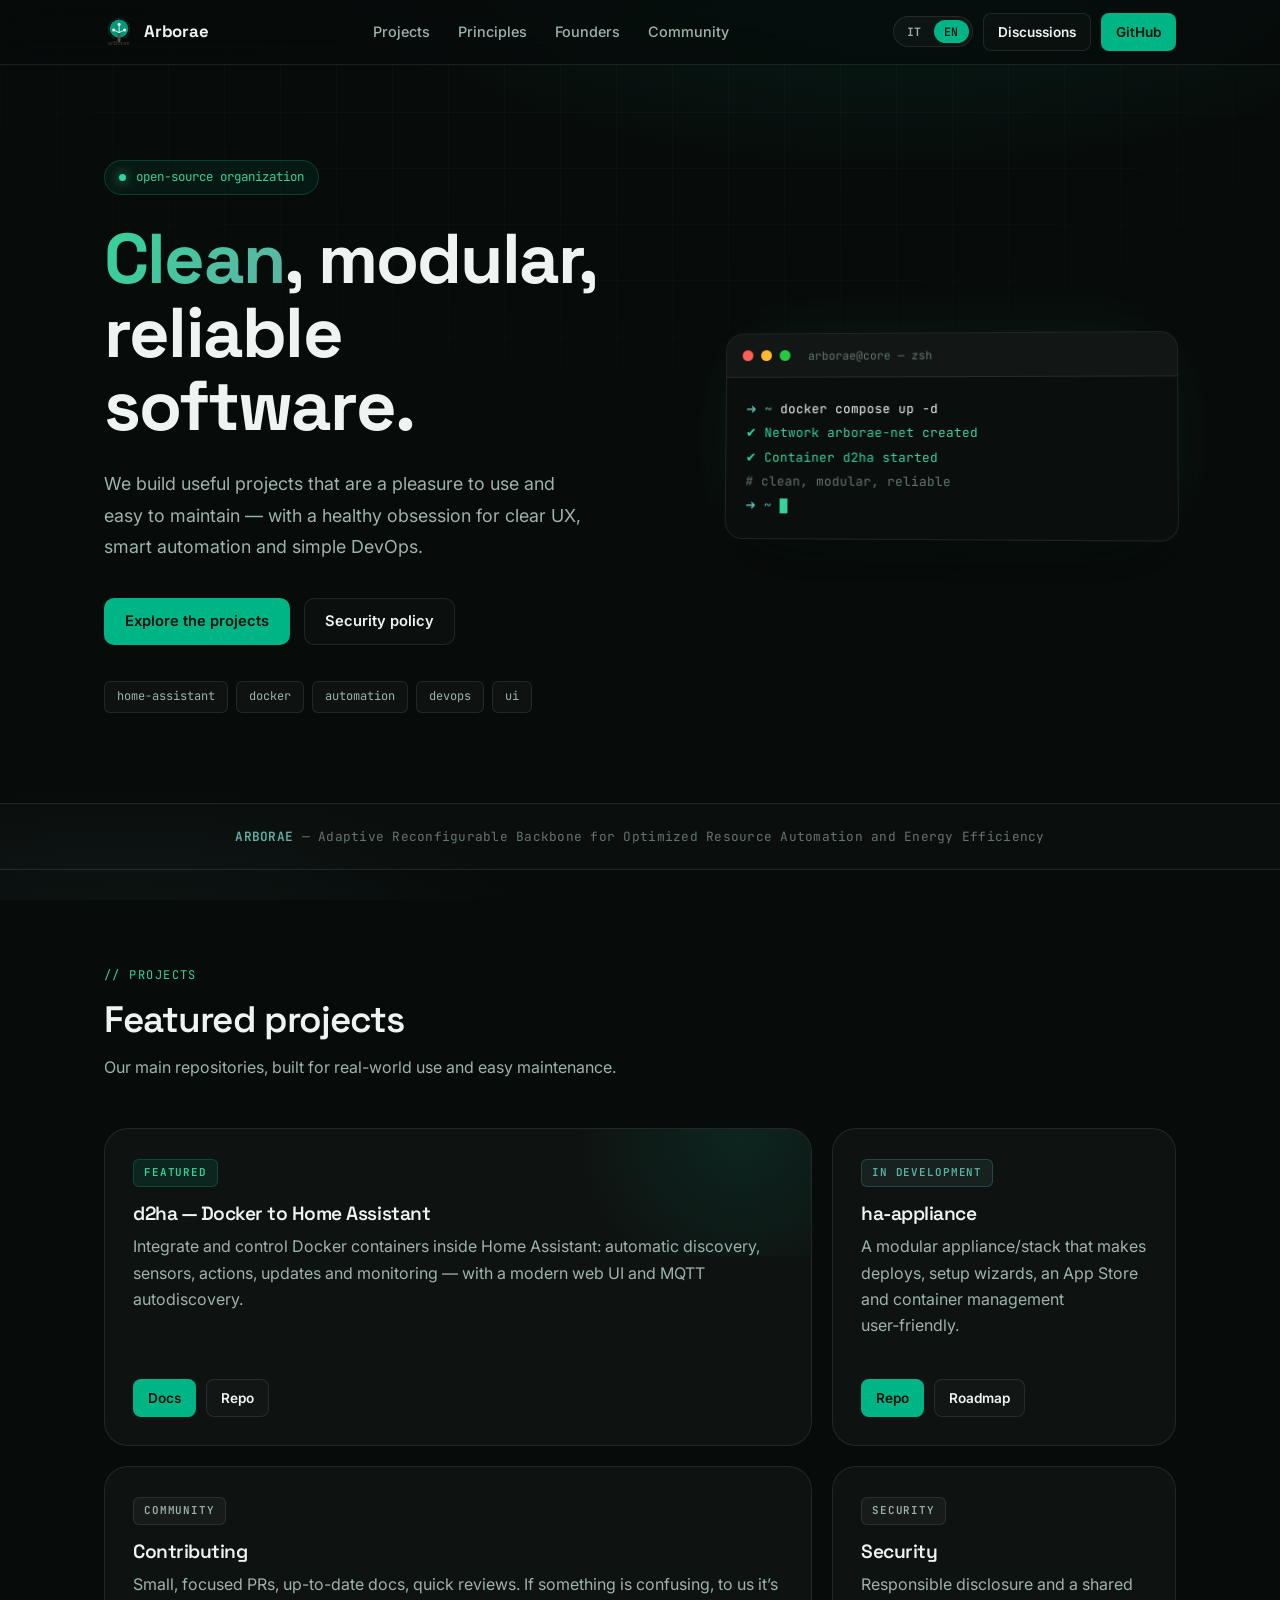
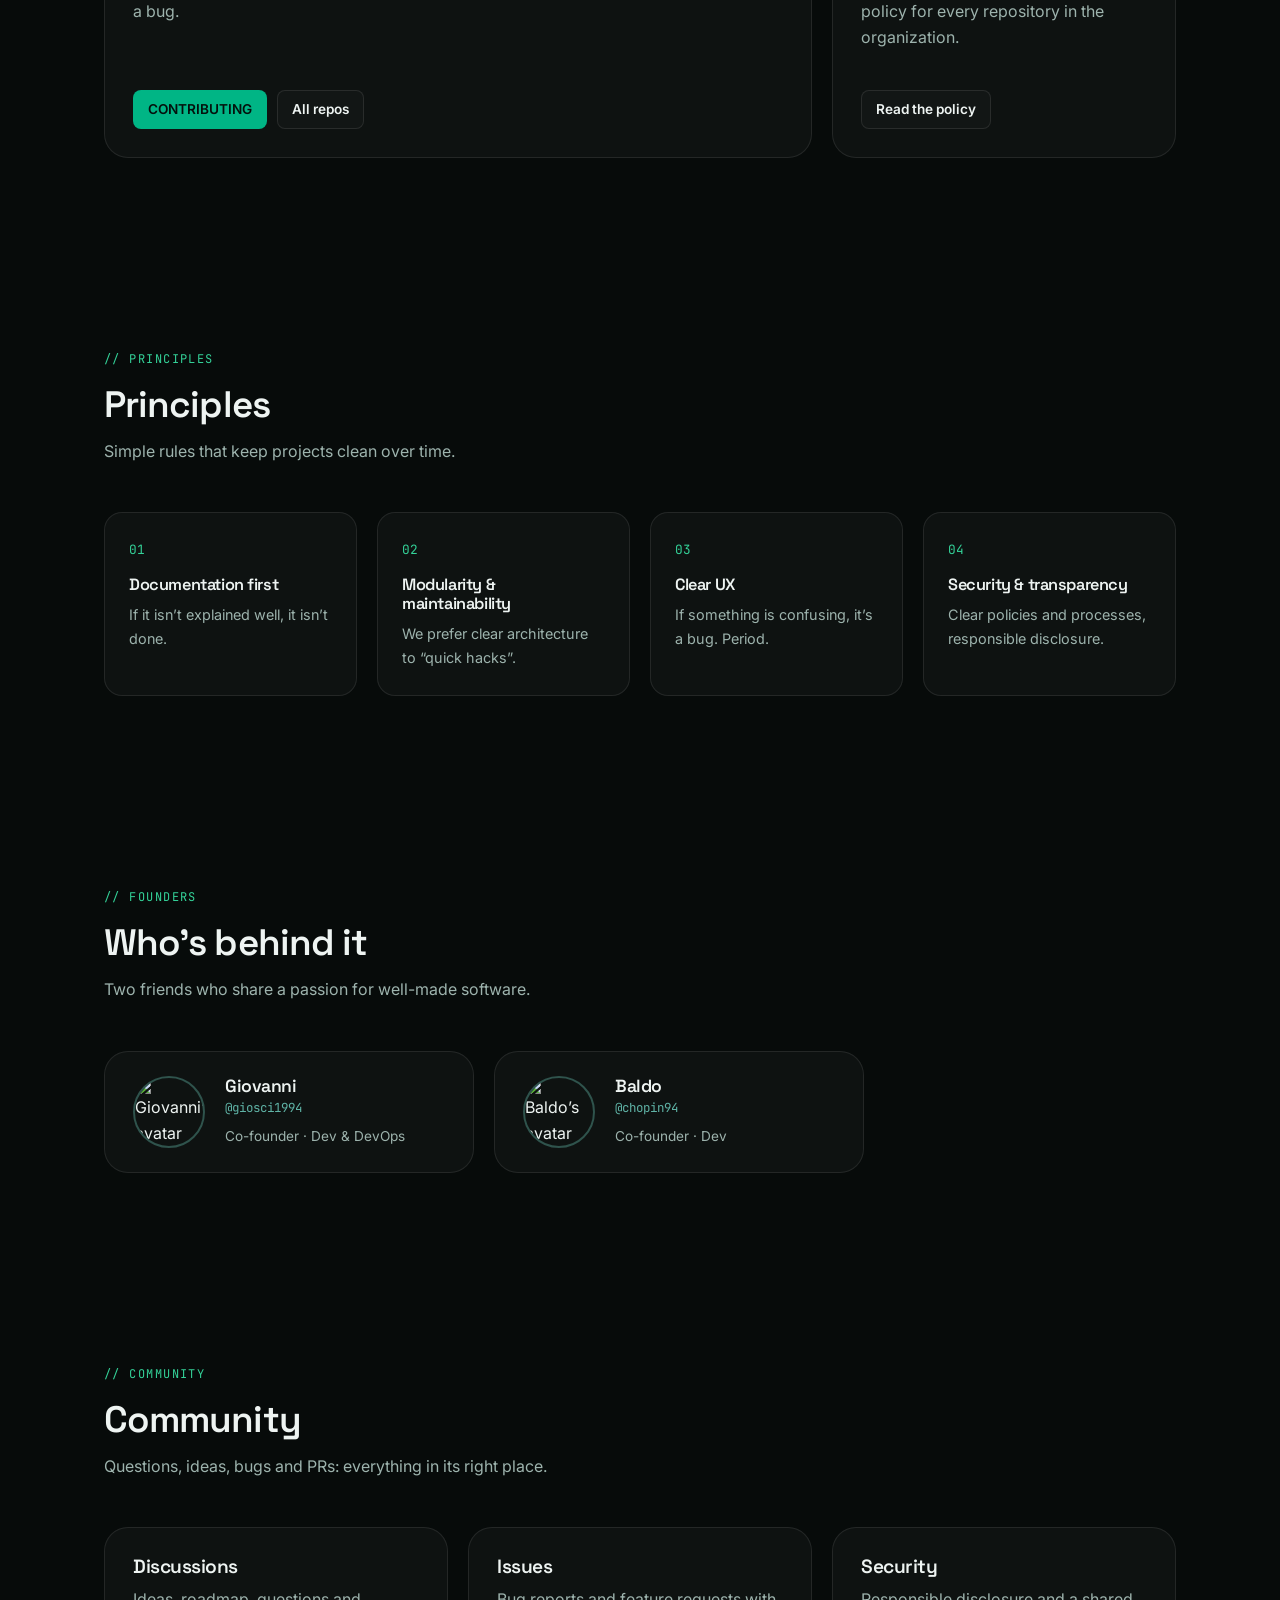
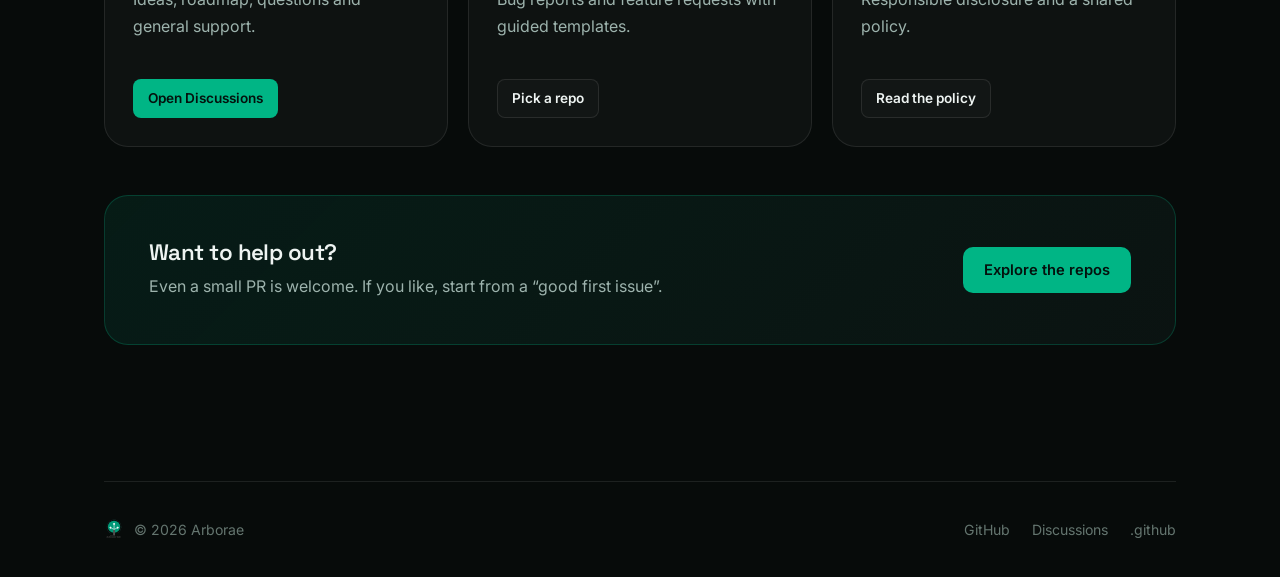
==== commit 00d0b3f1: "Sito in inglese con selettore IT/EN - La pagina è ora in inglese di default (anche per motori di ric" ====
--- a/index.html
+++ b/index.html
@@ -1,17 +1,17 @@
 <!doctype html>
-<html lang="it">
+<html lang="en">
 
 <head>
   <meta charset="utf-8" />
   <meta name="viewport" content="width=device-width,initial-scale=1" />
   <meta name="theme-color" content="#070b0a" />
   <meta name="description"
-    content="Arborae — software pulito, modulare e affidabile. UI curate, automazioni intelligenti e DevOps semplici." />
+    content="Arborae — clean, modular and reliable software. Polished UIs, smart automation and simple DevOps." />
   <title>Arborae</title>
 
   <!-- Open Graph -->
   <meta property="og:title" content="Arborae" />
-  <meta property="og:description" content="Software pulito • UI curate • Automazioni intelligenti • DevOps semplici" />
+  <meta property="og:description" content="Clean software • Polished UIs • Smart automation • Simple DevOps" />
   <meta property="og:type" content="website" />
   <meta property="og:url" content="https://arborae.github.io/" />
   <meta property="og:image" content="https://arborae.github.io/assets/social-preview.png" />
@@ -39,14 +39,18 @@
       </a>
 
       <nav class="nav-links" aria-label="Primary">
-        <a href="#projects">Progetti</a>
-        <a href="#principles">Principi</a>
+        <a href="#projects" data-i18n="nav.projects">Projects</a>
+        <a href="#principles" data-i18n="nav.principles">Principles</a>
         <a href="#founders">Founders</a>
         <a href="#community">Community</a>
       </nav>
 
       <div class="nav-cta">
-        <a class="btn ghost small" href="https://github.com/orgs/arborae/discussions" target="_blank"
+        <div class="lang-switch" role="group" aria-label="Language">
+          <button type="button" id="lang-it" aria-label="Italiano" aria-pressed="false">IT</button>
+          <button type="button" id="lang-en" class="active" aria-label="English" aria-pressed="true">EN</button>
+        </div>
+        <a class="btn ghost small nav-discussions" href="https://github.com/orgs/arborae/discussions" target="_blank"
           rel="noreferrer">Discussions</a>
         <a class="btn primary small" href="https://github.com/arborae" target="_blank" rel="noreferrer">GitHub</a>
       </div>
@@ -61,17 +65,17 @@
           <span>open-source organization</span>
         </div>
 
-        <h1>
-          Software <span class="accent-text">pulito</span>,<br>modulare e affidabile.
+        <h1 data-i18n="hero.title" data-i18n-html>
+          <span class="accent-text">Clean</span>, modular,<br>reliable software.
         </h1>
 
-        <p class="lead">
-          Costruiamo progetti utili, belli da usare e facili da mantenere — con un’ossessione sana per
-          UX chiare, automazioni intelligenti e DevOps semplici.
+        <p class="lead" data-i18n="hero.lead">
+          We build useful projects that are a pleasure to use and easy to maintain — with a healthy obsession for
+          clear UX, smart automation and simple DevOps.
         </p>
 
         <div class="hero-actions">
-          <a class="btn primary" href="#projects">Esplora i progetti</a>
+          <a class="btn primary" href="#projects" data-i18n="hero.explore">Explore the projects</a>
           <a class="btn ghost" href="https://github.com/arborae/.github/blob/main/SECURITY.md" target="_blank"
             rel="noreferrer">Security policy</a>
         </div>
@@ -115,9 +119,9 @@
   <main class="container">
     <section id="projects" class="section">
       <div class="section-head reveal">
-        <span class="section-label">// progetti</span>
-        <h2>Progetti in evidenza</h2>
-        <p>Repository principali, con obiettivo utilità reale e manutenzione semplice.</p>
+        <span class="section-label" data-i18n="projects.label">// projects</span>
+        <h2 data-i18n="projects.title">Featured projects</h2>
+        <p data-i18n="projects.lead">Our main repositories, built for real-world use and easy maintenance.</p>
       </div>
 
       <div class="bento">
@@ -126,9 +130,9 @@
           <div class="card-top">
             <div class="badge green">Featured</div>
             <h3>d2ha — Docker to Home Assistant</h3>
-            <p>
-              Integrazione e controllo dei container Docker dentro Home Assistant: discovery automatica, sensori,
-              azioni, update e monitoraggio — con una web UI moderna e MQTT autodiscovery.
+            <p data-i18n="d2ha.desc">
+              Integrate and control Docker containers inside Home Assistant: automatic discovery, sensors, actions,
+              updates and monitoring — with a modern web UI and MQTT autodiscovery.
             </p>
           </div>
           <div class="card-actions">
@@ -141,10 +145,10 @@
 
         <article class="card reveal">
           <div class="card-top">
-            <div class="badge teal">In sviluppo</div>
+            <div class="badge teal" data-i18n="appliance.badge">In development</div>
             <h3>ha-appliance</h3>
-            <p>
-              Appliance/stack modulare per semplificare deploy, wizard, App Store e gestione container in modo
+            <p data-i18n="appliance.desc">
+              A modular appliance/stack that makes deploys, setup wizards, an App Store and container management
               user‑friendly.
             </p>
           </div>
@@ -159,9 +163,9 @@
         <article class="card wide reveal">
           <div class="card-top">
             <div class="badge grey">Community</div>
-            <h3>Contribuire</h3>
-            <p>
-              PR piccole e mirate, documentazione aggiornata, review rapide. Se qualcosa confonde, per noi è un bug.
+            <h3 data-i18n="contrib.title">Contributing</h3>
+            <p data-i18n="contrib.desc">
+              Small, focused PRs, up-to-date docs, quick reviews. If something is confusing, to us it’s a bug.
             </p>
           </div>
           <div class="card-actions">
@@ -175,14 +179,14 @@
         <article class="card reveal">
           <div class="card-top">
             <div class="badge grey">Security</div>
-            <h3>Sicurezza</h3>
-            <p>
-              Segnalazioni responsabili e policy comune per tutti i repository dell’organizzazione.
+            <h3 data-i18n="security.title">Security</h3>
+            <p data-i18n="security.desc">
+              Responsible disclosure and a shared policy for every repository in the organization.
             </p>
           </div>
           <div class="card-actions">
             <a class="btn ghost small" href="https://github.com/arborae/.github/blob/main/SECURITY.md" target="_blank"
-              rel="noreferrer">Leggi policy</a>
+              rel="noreferrer" data-i18n="policy.read">Read the policy</a>
           </div>
         </article>
       </div>
@@ -190,31 +194,31 @@
 
     <section id="principles" class="section">
       <div class="section-head reveal">
-        <span class="section-label">// principi</span>
-        <h2>Principi</h2>
-        <p>Regole semplici che tengono i progetti puliti nel tempo.</p>
+        <span class="section-label" data-i18n="principles.label">// principles</span>
+        <h2 data-i18n="principles.title">Principles</h2>
+        <p data-i18n="principles.lead">Simple rules that keep projects clean over time.</p>
       </div>
 
       <div class="principles">
         <div class="principle reveal">
           <span class="num">01</span>
-          <h4>Documentazione prima di tutto</h4>
-          <p>Se non è spiegato bene, non è finito.</p>
+          <h4 data-i18n="p1.title">Documentation first</h4>
+          <p data-i18n="p1.desc">If it isn’t explained well, it isn’t done.</p>
         </div>
         <div class="principle reveal">
           <span class="num">02</span>
-          <h4>Modularità &amp; manutenzione</h4>
-          <p>Preferiamo architetture chiare a “hack veloci”.</p>
+          <h4 data-i18n="p2.title">Modularity &amp; maintainability</h4>
+          <p data-i18n="p2.desc">We prefer clear architecture to “quick hacks”.</p>
         </div>
         <div class="principle reveal">
           <span class="num">03</span>
-          <h4>UX chiara</h4>
-          <p>Se qualcosa confonde, è un bug. Punto.</p>
+          <h4 data-i18n="p3.title">Clear UX</h4>
+          <p data-i18n="p3.desc">If something is confusing, it’s a bug. Period.</p>
         </div>
         <div class="principle reveal">
           <span class="num">04</span>
-          <h4>Sicurezza &amp; trasparenza</h4>
-          <p>Policy e processi chiari, disclosure responsabile.</p>
+          <h4 data-i18n="p4.title">Security &amp; transparency</h4>
+          <p data-i18n="p4.desc">Clear policies and processes, responsible disclosure.</p>
         </div>
       </div>
     </section>
@@ -222,14 +226,14 @@
     <section id="founders" class="section">
       <div class="section-head reveal">
         <span class="section-label">// founders</span>
-        <h2>Chi c’è dietro</h2>
-        <p>Due amici, una passione per il software fatto bene.</p>
+        <h2 data-i18n="founders.title">Who’s behind it</h2>
+        <p data-i18n="founders.lead">Two friends who share a passion for well-made software.</p>
       </div>
 
       <div class="founders">
         <a class="founder reveal" href="https://github.com/giosci1994" target="_blank" rel="noreferrer">
-          <img src="https://github.com/giosci1994.png?size=144" alt="Avatar di Giovanni" width="72" height="72"
-            loading="lazy" />
+          <img src="https://github.com/giosci1994.png?size=144" alt="Giovanni’s avatar" width="72" height="72"
+            loading="lazy" data-i18n-alt="founders.alt.giovanni" />
           <div class="founder-info">
             <h4>Giovanni</h4>
             <span class="handle">@giosci1994</span>
@@ -238,8 +242,8 @@
         </a>
 
         <a class="founder reveal" href="https://github.com/chopin94" target="_blank" rel="noreferrer">
-          <img src="https://github.com/chopin94.png?size=144" alt="Avatar di Baldo" width="72" height="72"
-            loading="lazy" />
+          <img src="https://github.com/chopin94.png?size=144" alt="Baldo’s avatar" width="72" height="72"
+            loading="lazy" data-i18n-alt="founders.alt.baldo" />
           <div class="founder-info">
             <h4>Baldo</h4>
             <span class="handle">@chopin94</span>
@@ -253,51 +257,51 @@
       <div class="section-head reveal">
         <span class="section-label">// community</span>
         <h2>Community</h2>
-        <p>Domande, idee, bug e PR: tutto al posto giusto.</p>
+        <p data-i18n="community.lead">Questions, ideas, bugs and PRs: everything in its right place.</p>
       </div>
 
       <div class="community-grid">
         <article class="card reveal">
           <div class="card-top">
             <h3>Discussions</h3>
-            <p>Idee, roadmap, domande e supporto generale.</p>
+            <p data-i18n="discussions.desc">Ideas, roadmap, questions and general support.</p>
           </div>
           <div class="card-actions">
             <a class="btn primary small" href="https://github.com/orgs/arborae/discussions" target="_blank"
-              rel="noreferrer">Apri Discussions</a>
+              rel="noreferrer" data-i18n="discussions.open">Open Discussions</a>
           </div>
         </article>
 
         <article class="card reveal">
           <div class="card-top">
             <h3>Issues</h3>
-            <p>Bug e feature request con template guidati.</p>
+            <p data-i18n="issues.desc">Bug reports and feature requests with guided templates.</p>
           </div>
           <div class="card-actions">
             <a class="btn ghost small" href="https://github.com/arborae?tab=repositories" target="_blank"
-              rel="noreferrer">Scegli repo</a>
+              rel="noreferrer" data-i18n="issues.pick">Pick a repo</a>
           </div>
         </article>
 
         <article class="card reveal">
           <div class="card-top">
             <h3>Security</h3>
-            <p>Segnalazioni responsabili e policy comune.</p>
+            <p data-i18n="security.short">Responsible disclosure and a shared policy.</p>
           </div>
           <div class="card-actions">
             <a class="btn ghost small" href="https://github.com/arborae/.github/blob/main/SECURITY.md" target="_blank"
-              rel="noreferrer">Leggi policy</a>
+              rel="noreferrer" data-i18n="policy.read">Read the policy</a>
           </div>
         </article>
       </div>
 
       <div class="cta-box reveal">
         <div>
-          <h3>Vuoi dare una mano?</h3>
-          <p>Anche una PR piccola è benvenuta. Se vuoi, parti da una issue “good first issue”.</p>
+          <h3 data-i18n="cta.title">Want to help out?</h3>
+          <p data-i18n="cta.desc">Even a small PR is welcome. If you like, start from a “good first issue”.</p>
         </div>
         <a class="btn primary" href="https://github.com/arborae?tab=repositories" target="_blank"
-          rel="noreferrer">Esplora i repo</a>
+          rel="noreferrer" data-i18n="cta.explore">Explore the repos</a>
       </div>
     </section>
 
@@ -314,26 +318,7 @@
     </footer>
   </main>
 
-  <script>
-    document.getElementById('year').textContent = new Date().getFullYear();
-
-    const reduceMotion = window.matchMedia('(prefers-reduced-motion: reduce)').matches;
-    const reveals = document.querySelectorAll('.reveal');
-
-    if (reduceMotion || !('IntersectionObserver' in window)) {
-      reveals.forEach(el => el.classList.add('visible'));
-    } else {
-      const io = new IntersectionObserver((entries) => {
-        entries.forEach(entry => {
-          if (entry.isIntersecting) {
-            entry.target.classList.add('visible');
-            io.unobserve(entry.target);
-          }
-        });
-      }, { threshold: 0.12 });
-      reveals.forEach(el => io.observe(el));
-    }
-  </script>
+  <script src="assets/i18n.js"></script>
 </body>
 
 </html>
--- a/style.css
+++ b/style.css
@@ -156,6 +156,42 @@
 
 .nav-cta { display: flex; gap: 10px; align-items: center; }
 
+/* --- Language switch --- */
+.lang-switch {
+  display: flex;
+  gap: 2px;
+  padding: 3px;
+  border-radius: 999px;
+  border: 1px solid var(--border);
+  background: var(--panel);
+}
+
+.lang-switch button {
+  font-family: var(--font-mono);
+  font-size: 0.72rem;
+  font-weight: 600;
+  letter-spacing: 0.05em;
+  padding: 4px 10px;
+  border: none;
+  border-radius: 999px;
+  background: transparent;
+  color: var(--muted);
+  cursor: pointer;
+  transition: background 0.2s, color 0.2s;
+}
+
+.lang-switch button:hover { color: var(--text); }
+
+.lang-switch button.active {
+  background: var(--brand);
+  color: #04110d;
+}
+
+.lang-switch button:focus-visible {
+  outline: 2px solid var(--brand-soft);
+  outline-offset: 2px;
+}
+
 /* --- Buttons --- */
 .btn {
   display: inline-flex;
@@ -588,6 +624,7 @@
 
 @media (max-width: 640px) {
   .nav-links { display: none; }
+  .nav-discussions { display: none; }
 
   .hero { padding-top: 110px; text-align: left; }
 
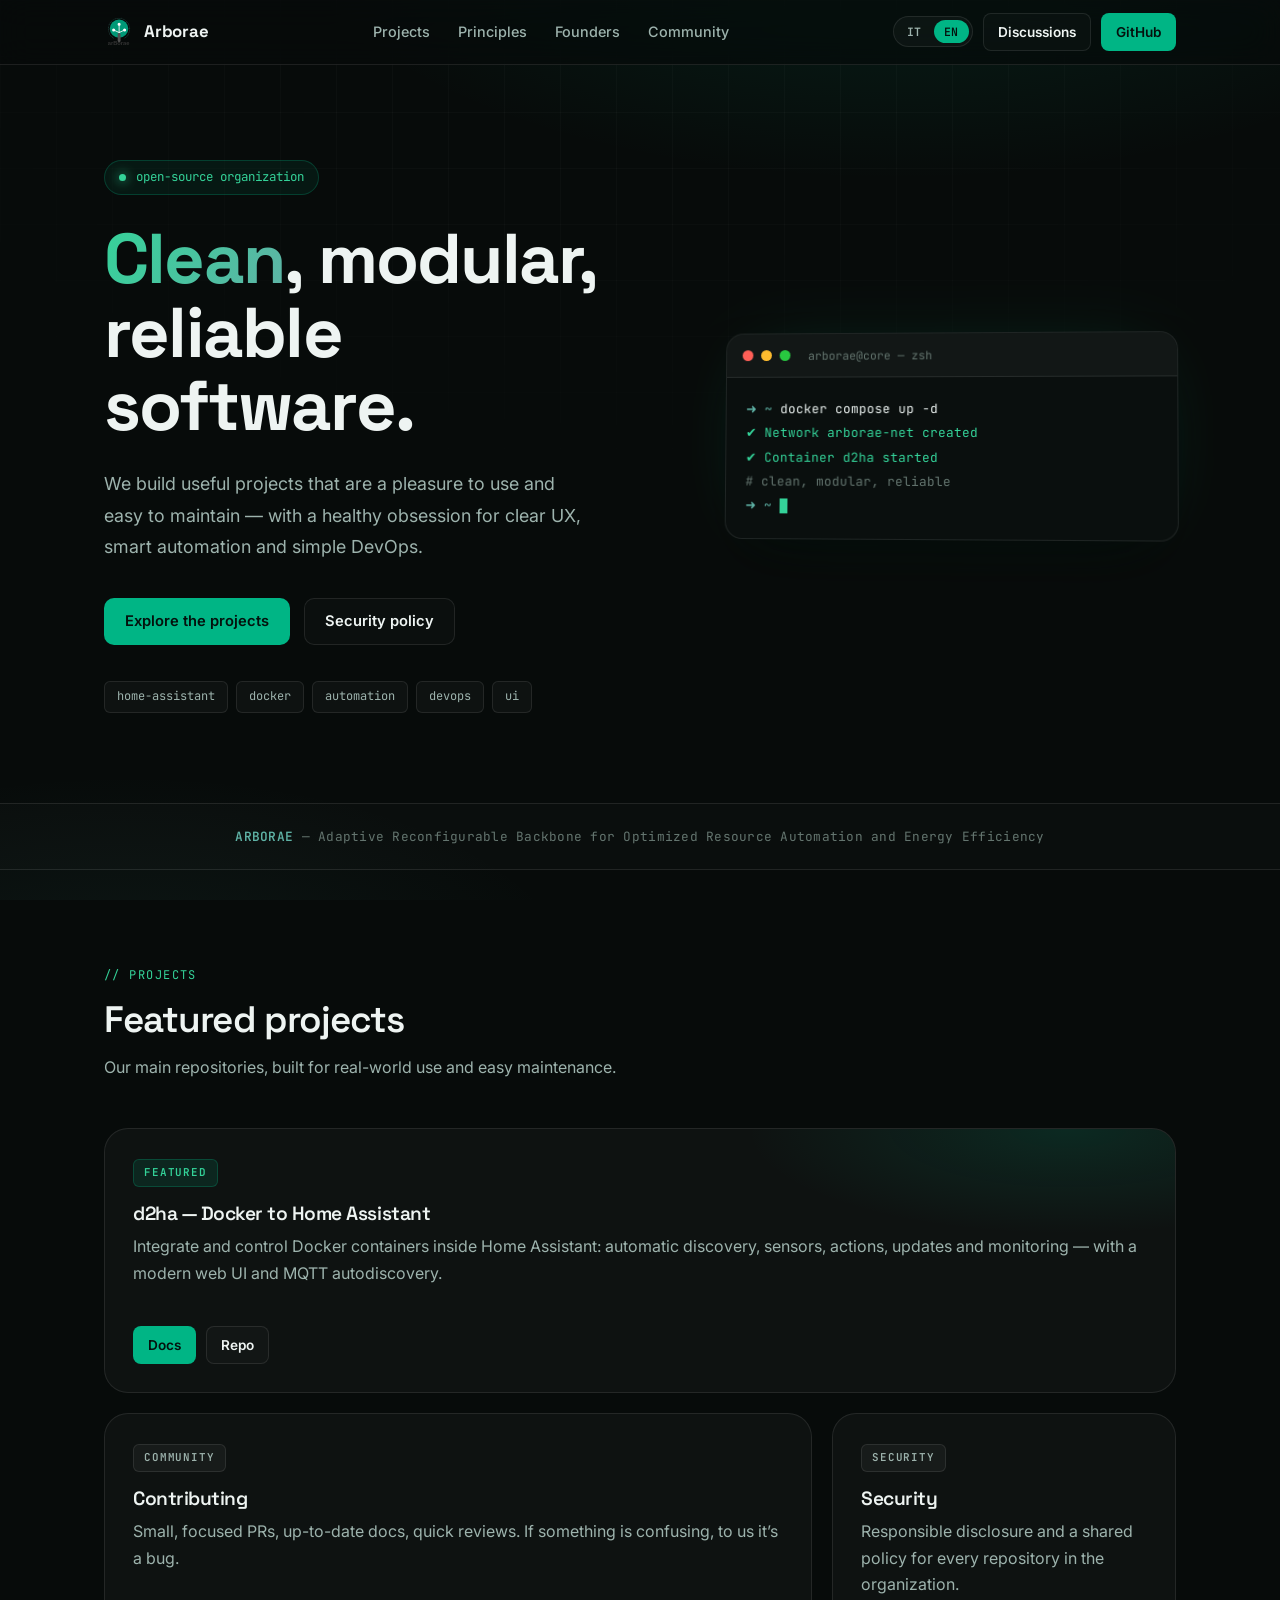
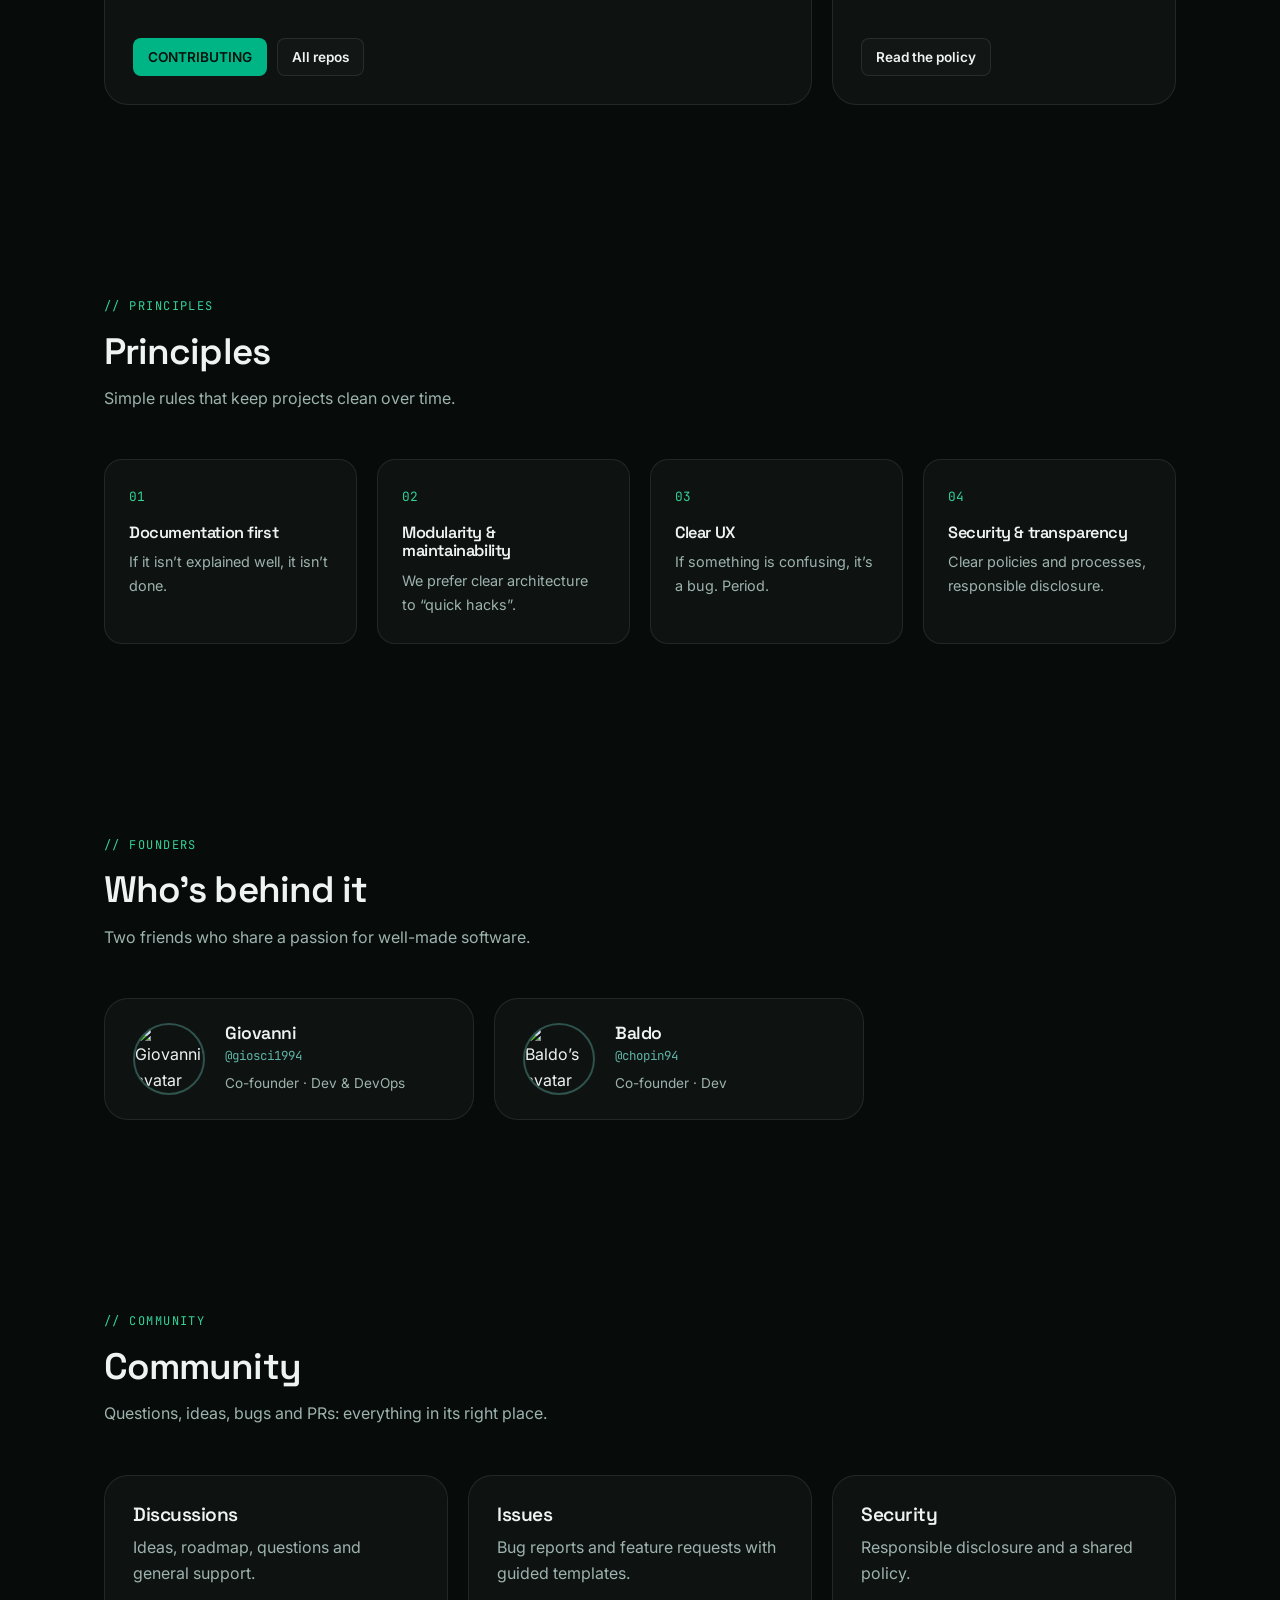
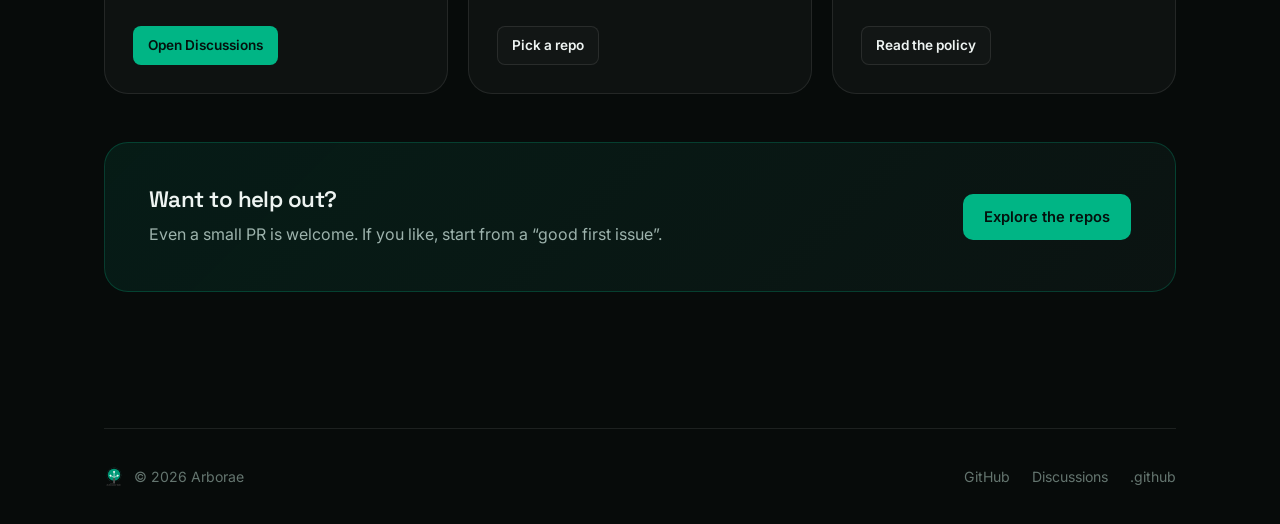
==== commit 540176c2: "Progetti: tolto ha-appliance, d2ha a tutta larghezza - Rimossa la scheda di ha-appliance (progetto i" ====
--- a/index.html
+++ b/index.html
@@ -125,7 +125,7 @@
       </div>
 
       <div class="bento">
-        <article class="card wide reveal">
+        <article class="card full reveal">
           <div class="card-glow"></div>
           <div class="card-top">
             <div class="badge green">Featured</div>
@@ -140,23 +140,6 @@
               rel="noreferrer">Docs</a>
             <a class="btn ghost small" href="https://github.com/arborae/docker2homeassistant" target="_blank"
               rel="noreferrer">Repo</a>
-          </div>
-        </article>
-
-        <article class="card reveal">
-          <div class="card-top">
-            <div class="badge teal" data-i18n="appliance.badge">In development</div>
-            <h3>ha-appliance</h3>
-            <p data-i18n="appliance.desc">
-              A modular appliance/stack that makes deploys, setup wizards, an App Store and container management
-              user‑friendly.
-            </p>
-          </div>
-          <div class="card-actions">
-            <a class="btn primary small" href="https://github.com/arborae/ha-appliance" target="_blank"
-              rel="noreferrer">Repo</a>
-            <a class="btn ghost small" href="https://github.com/orgs/arborae/discussions" target="_blank"
-              rel="noreferrer">Roadmap</a>
           </div>
         </article>
 
--- a/style.css
+++ b/style.css
@@ -429,6 +429,7 @@
 }
 
 .card.wide { grid-column: span 2; }
+.card.full { grid-column: 1 / -1; }
 
 .card-glow {
   position: absolute;
@@ -436,7 +437,7 @@
   right: -20%;
   width: 60%;
   height: 80%;
-  background: radial-gradient(circle, rgba(0, 181, 133, 0.12), transparent 70%);
+  background: radial-gradient(closest-side, rgba(0, 181, 133, 0.14), transparent);
   pointer-events: none;
 }
 
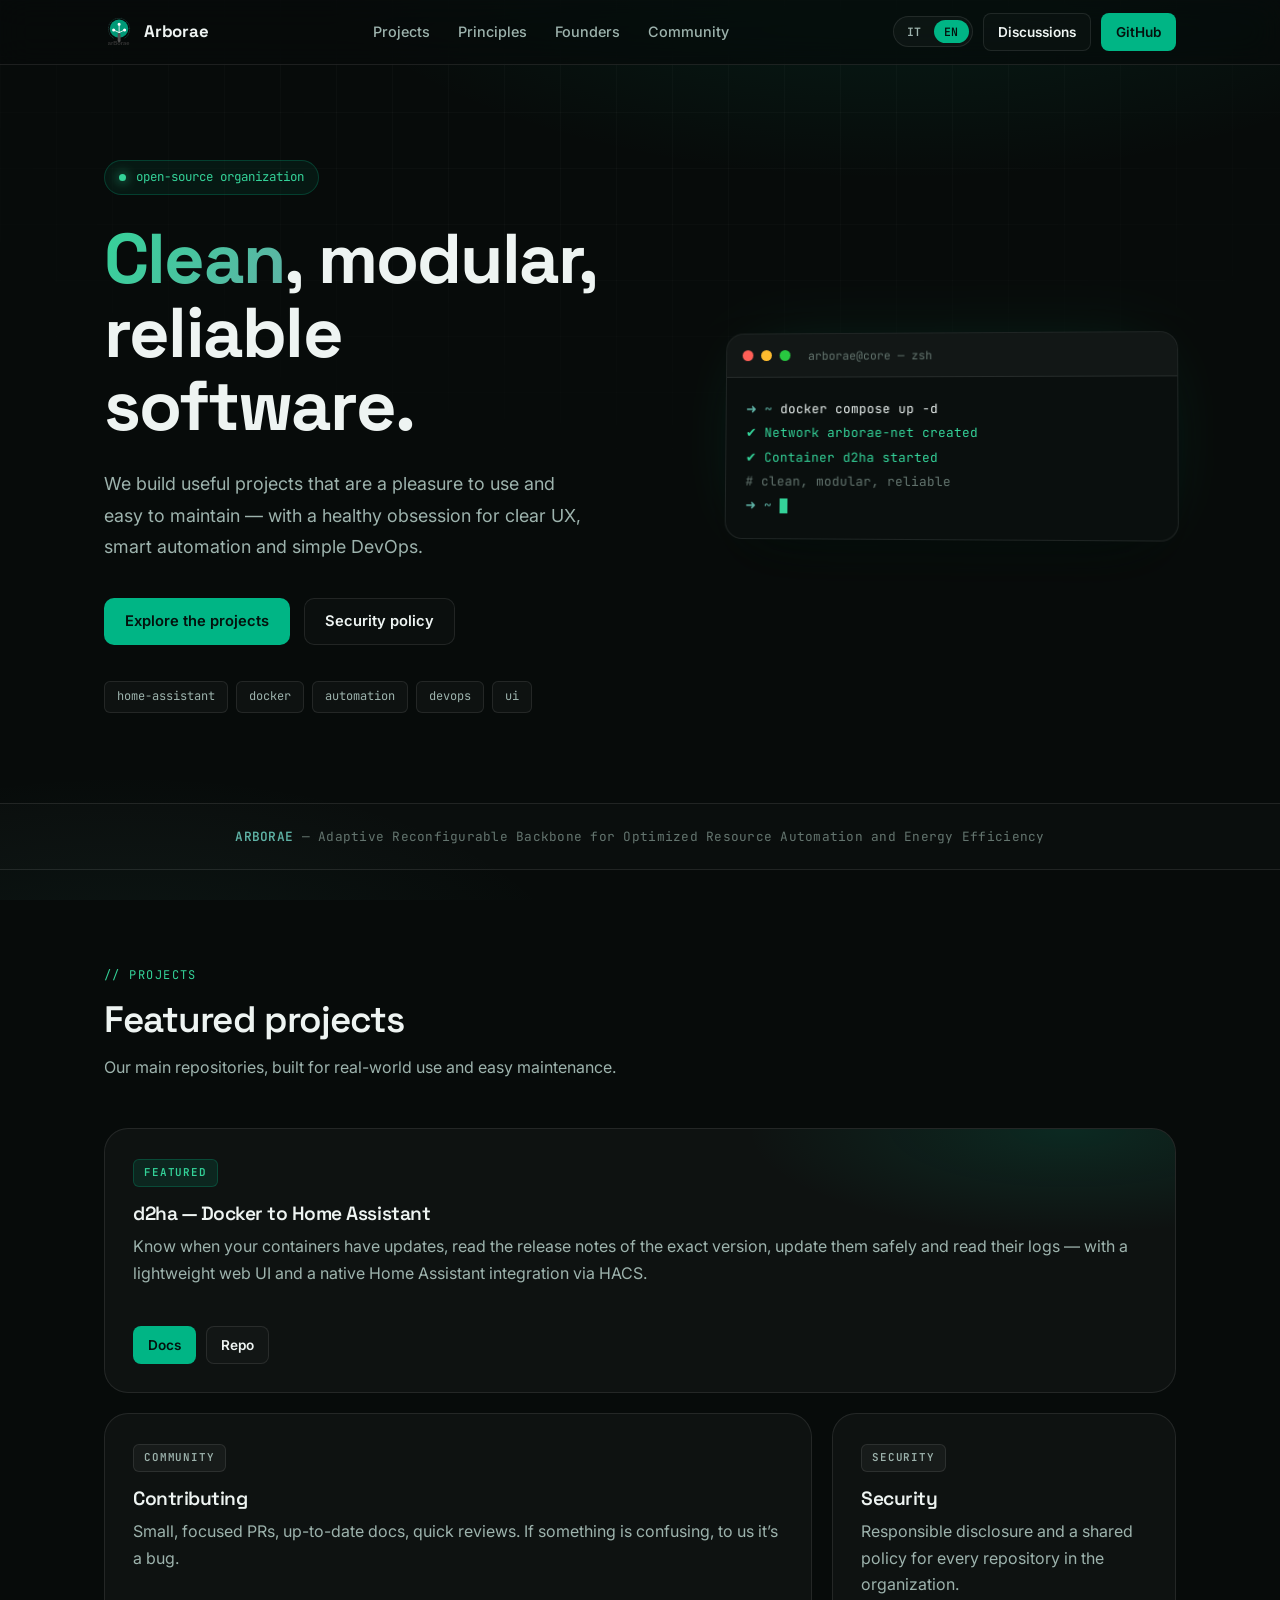
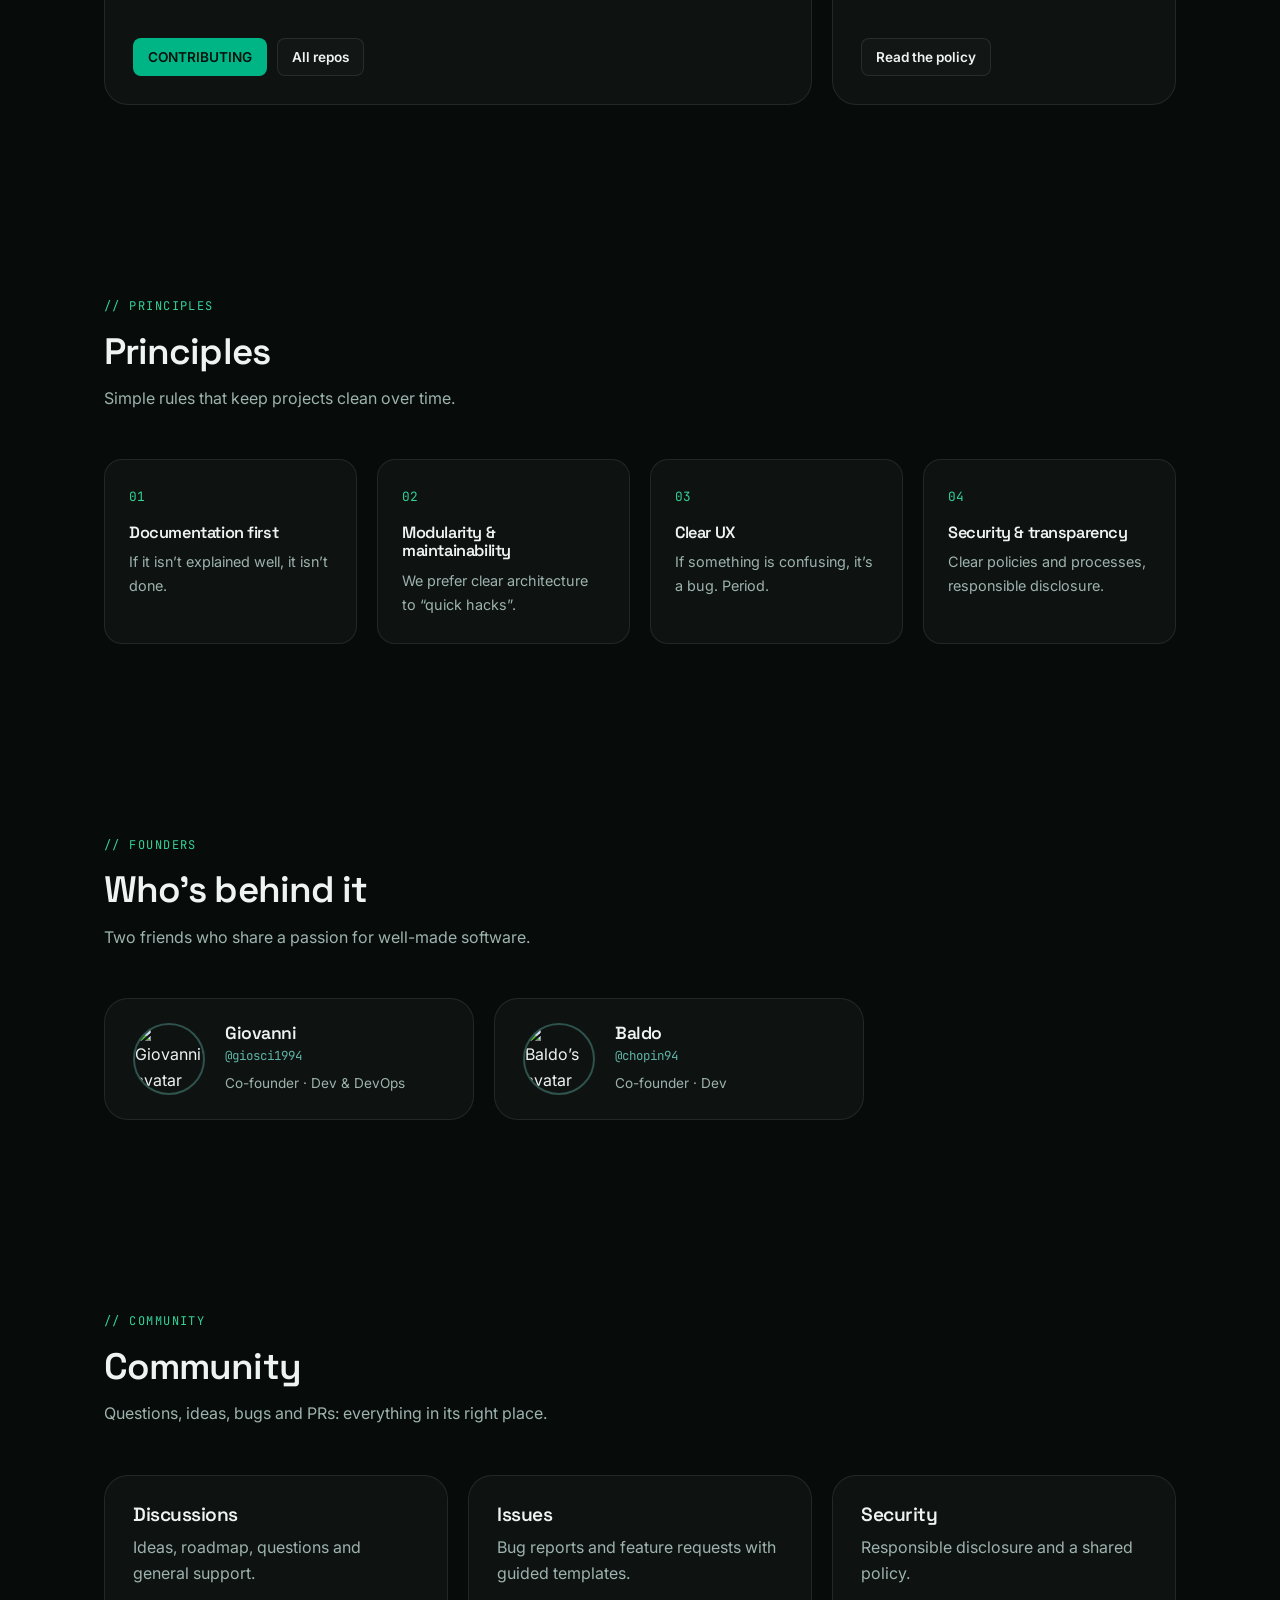
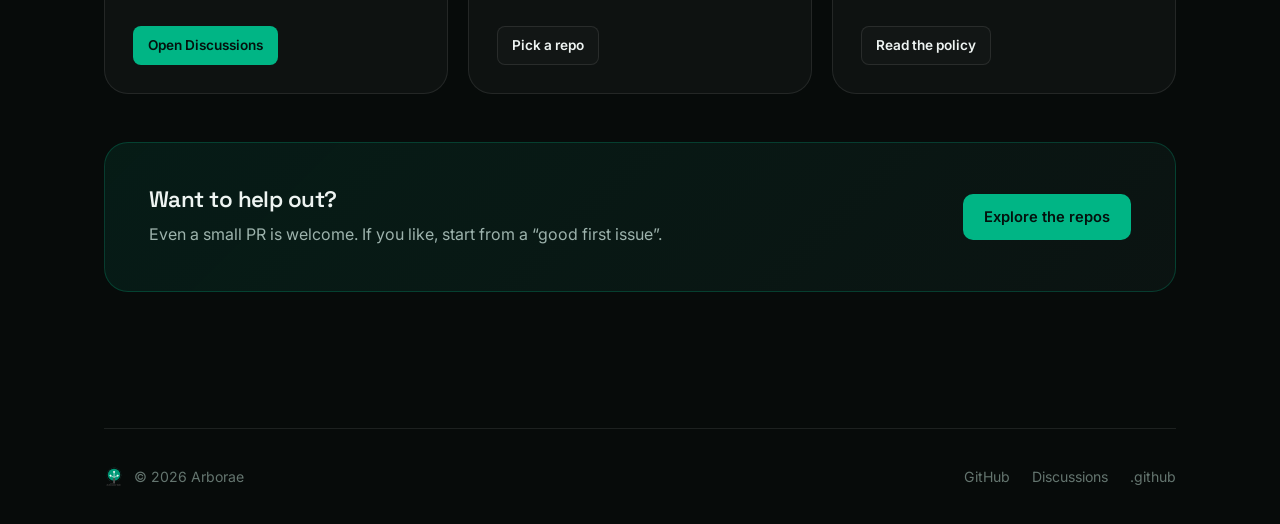
==== commit d7c9f9d3: "d2ha: card description updated for 0.4 The card still described 0.3 (MQTT autodiscovery, sensors, mo" ====
--- a/index.html
+++ b/index.html
@@ -131,8 +131,8 @@
             <div class="badge green">Featured</div>
             <h3>d2ha — Docker to Home Assistant</h3>
             <p data-i18n="d2ha.desc">
-              Integrate and control Docker containers inside Home Assistant: automatic discovery, sensors, actions,
-              updates and monitoring — with a modern web UI and MQTT autodiscovery.
+              Know when your containers have updates, read the release notes of the exact version, update them
+              safely and read their logs — with a lightweight web UI and a native Home Assistant integration via HACS.
             </p>
           </div>
           <div class="card-actions">
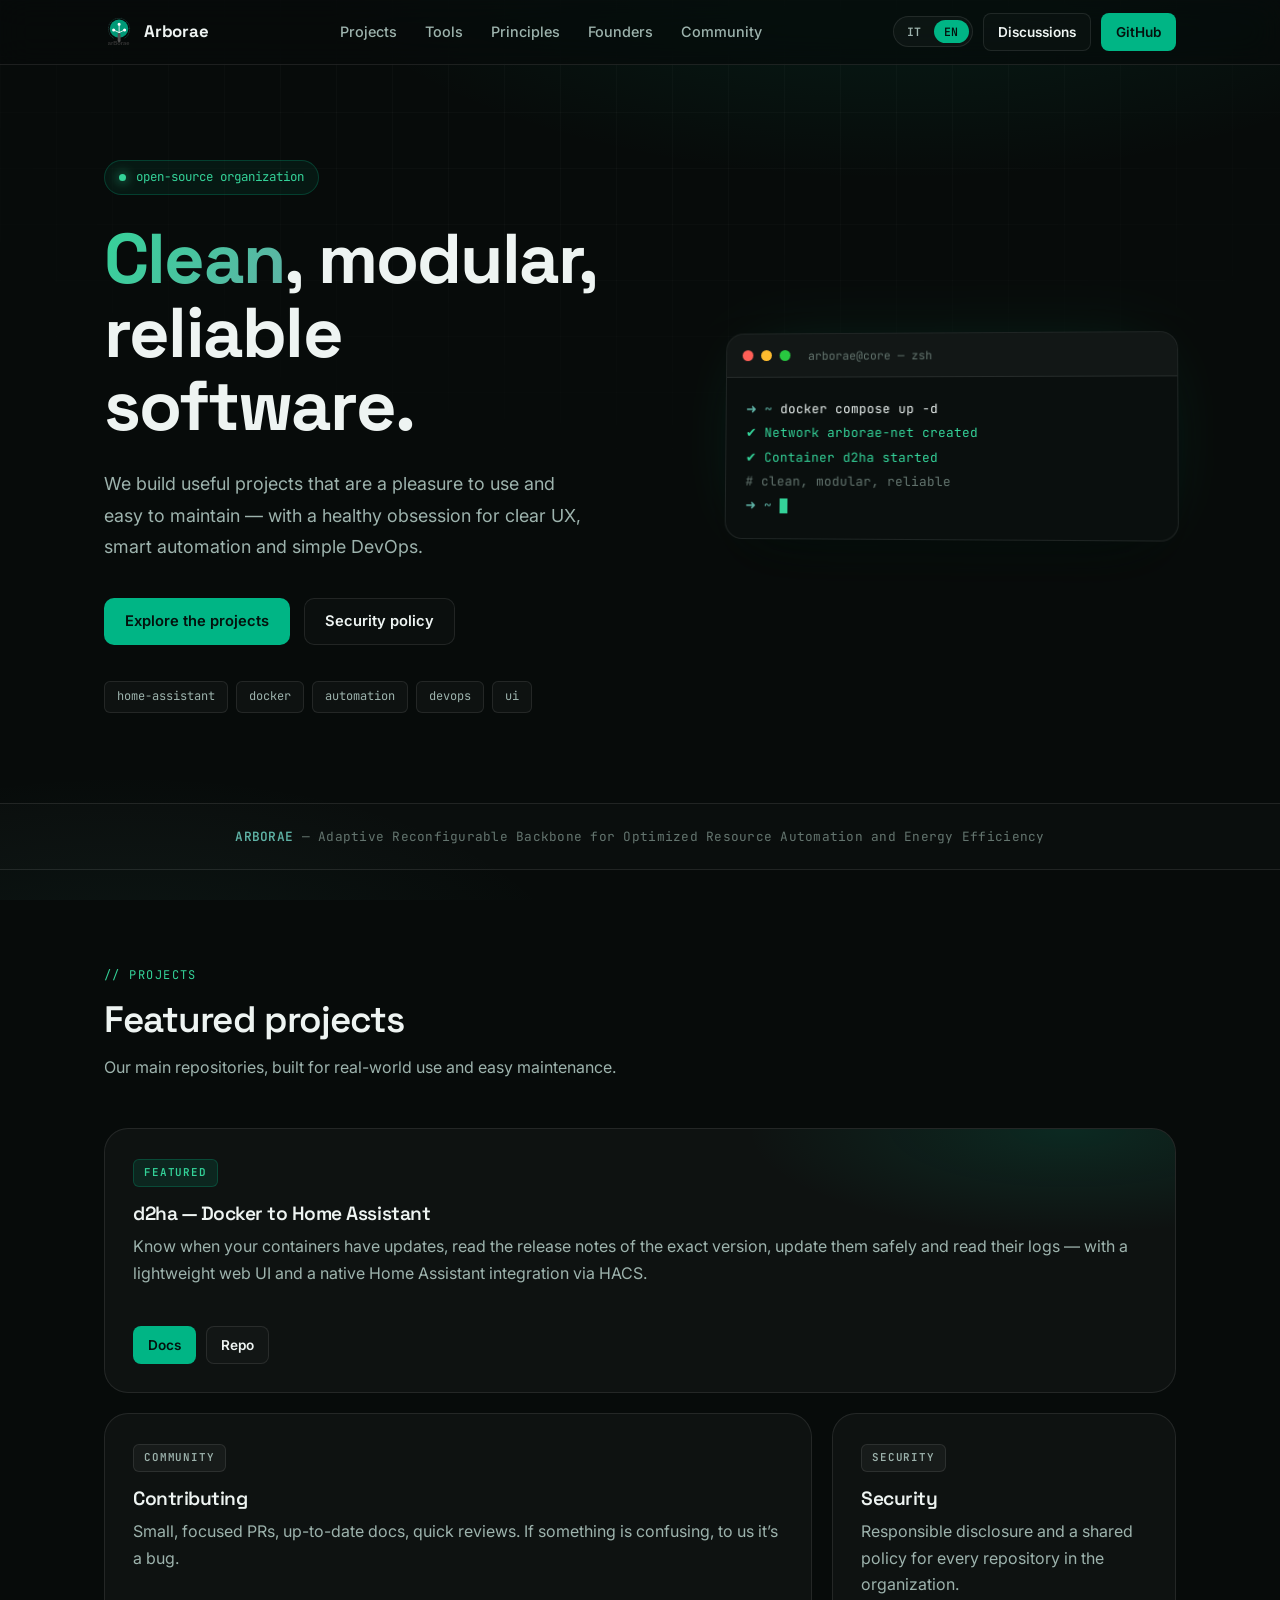
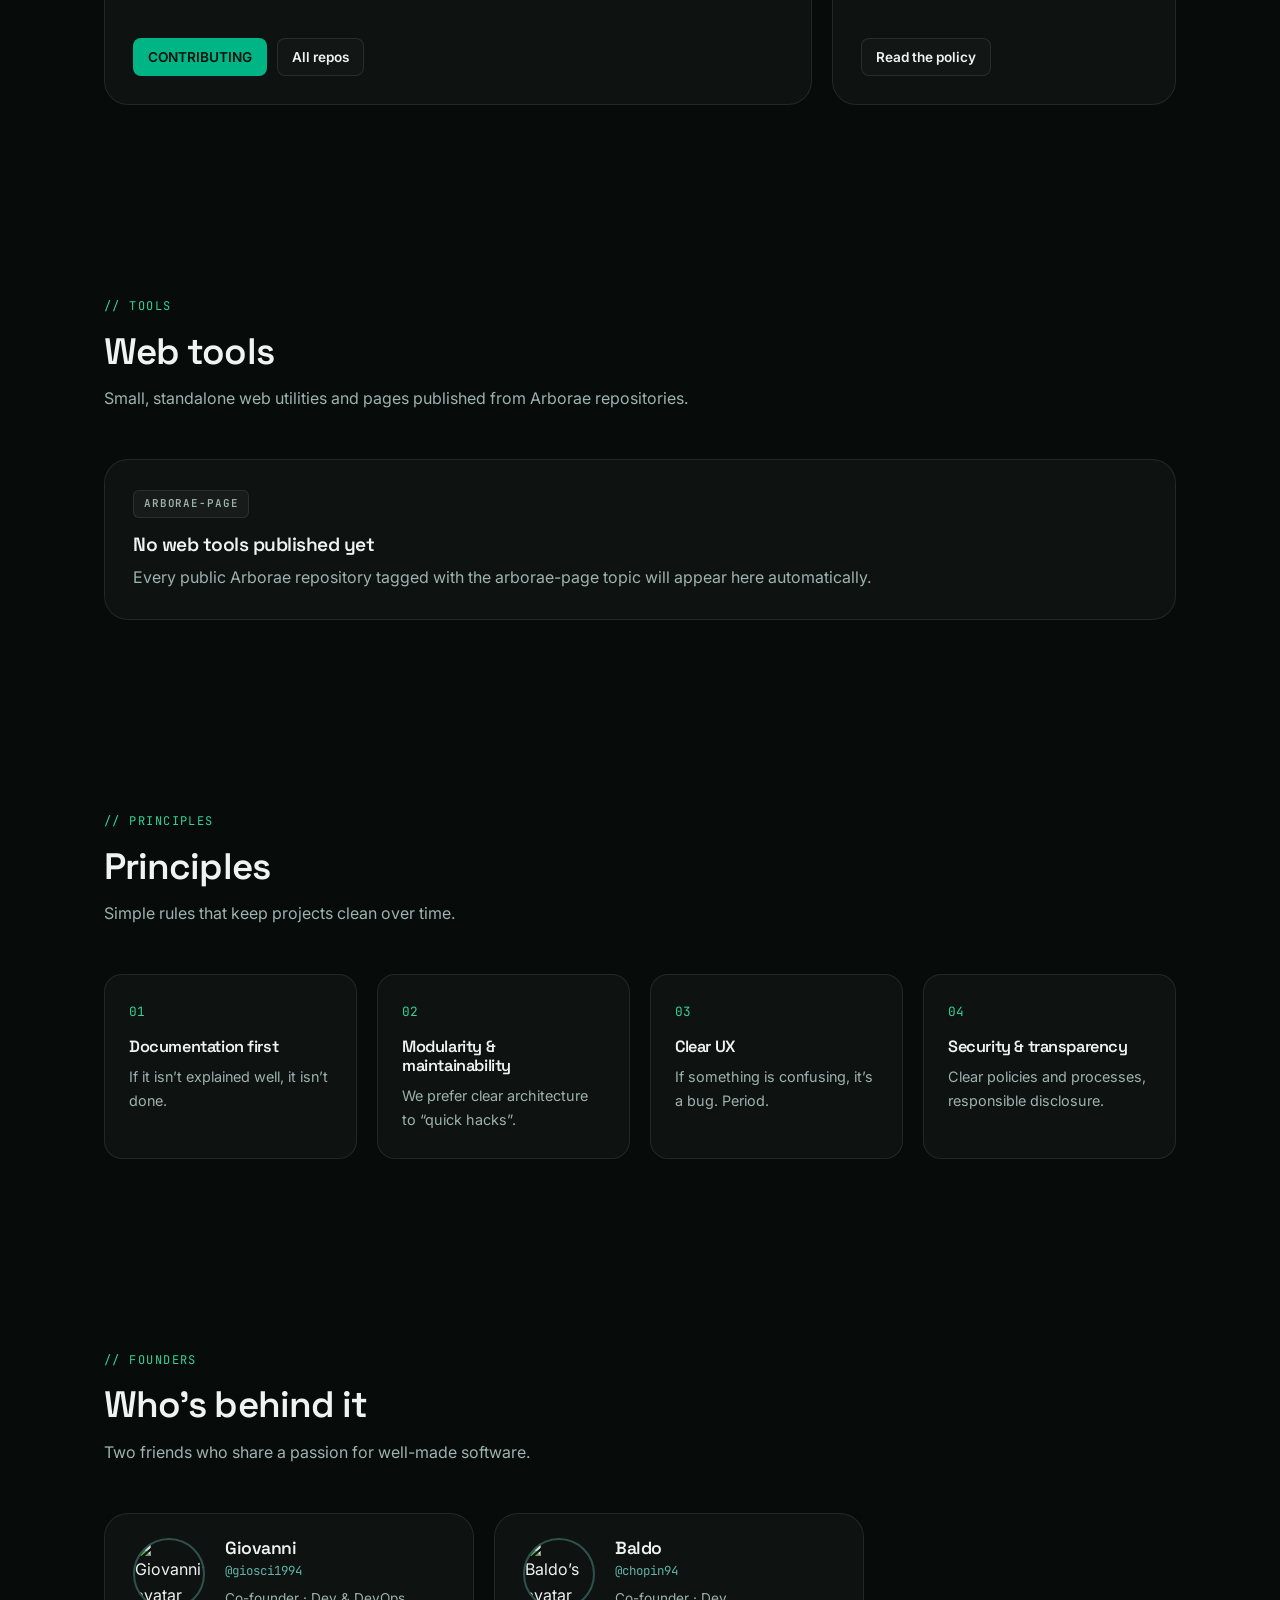
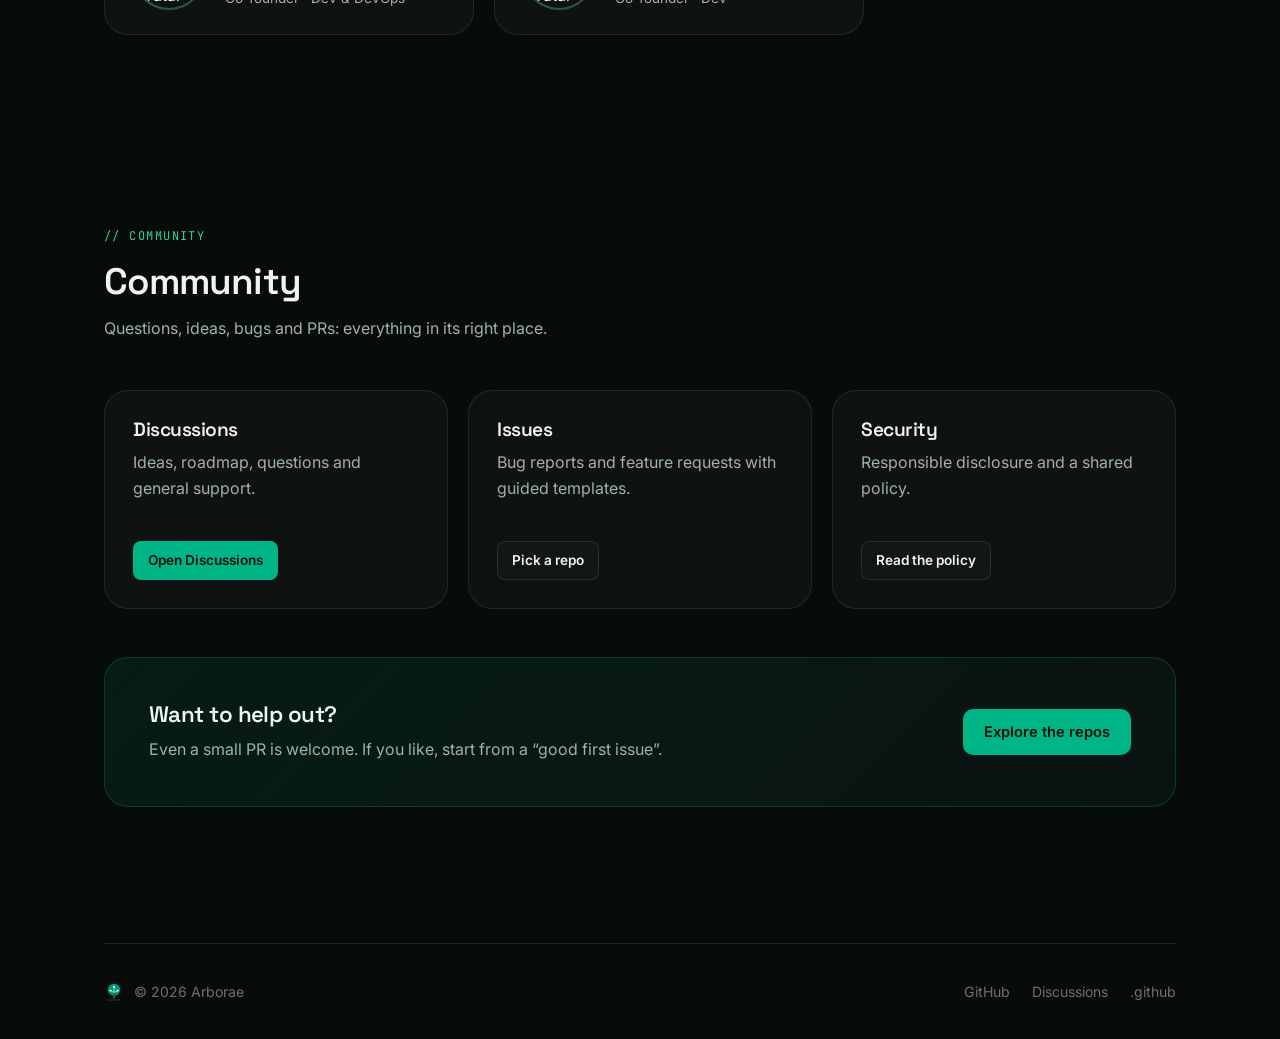
==== commit a7b05cd8: "feat(tools): add automatic Tools index section and daily GitHub Action" ====
--- a/index.html
+++ b/index.html
@@ -40,6 +40,7 @@
 
       <nav class="nav-links" aria-label="Primary">
         <a href="#projects" data-i18n="nav.projects">Projects</a>
+        <a href="#tools" data-i18n="nav.tools">Tools</a>
         <a href="#principles" data-i18n="nav.principles">Principles</a>
         <a href="#founders">Founders</a>
         <a href="#community">Community</a>
@@ -172,6 +173,21 @@
               rel="noreferrer" data-i18n="policy.read">Read the policy</a>
           </div>
         </article>
+      </div>
+    </section>
+
+    <section id="tools" class="section">
+      <div class="section-head reveal">
+        <span class="section-label" data-i18n="tools.label">// tools</span>
+        <h2 data-i18n="tools.title">Web tools</h2>
+        <p data-i18n="tools.lead">Small, standalone web utilities and pages published from Arborae repositories.</p>
+      </div>
+
+      <div id="tools-filters" class="tools-filters" role="group" aria-label="Filter tools by category"
+        data-i18n-aria-label="tools.filters.label" hidden></div>
+
+      <div id="tools-grid" class="tools-grid" aria-live="polite">
+        <p class="tools-loading" data-i18n="tools.loading">Loading tools…</p>
       </div>
     </section>
 
@@ -302,6 +318,7 @@
   </main>
 
   <script src="assets/i18n.js"></script>
+  <script src="assets/tools.js"></script>
 </body>
 
 </html>
--- a/style.css
+++ b/style.css
@@ -464,6 +464,79 @@
   flex-wrap: wrap;
 }
 
+/* --- Tools --- */
+.tools-filters {
+  display: flex;
+  flex-wrap: wrap;
+  gap: 8px;
+  margin-bottom: 28px;
+}
+
+.tools-filters[hidden] { display: none; }
+
+.filter-pill {
+  font-family: var(--font-mono);
+  font-size: 0.78rem;
+  font-weight: 500;
+  padding: 6px 14px;
+  border-radius: 999px;
+  border: 1px solid var(--border);
+  background: var(--panel);
+  color: var(--muted);
+  cursor: pointer;
+  transition: background 0.2s, border-color 0.2s, color 0.2s;
+}
+
+.filter-pill:hover {
+  color: var(--text);
+  border-color: var(--border-hover);
+  background: var(--panel-hover);
+}
+
+.filter-pill.active {
+  background: var(--brand);
+  border-color: var(--brand);
+  color: #04110d;
+  font-weight: 600;
+}
+
+.filter-pill:focus-visible {
+  outline: 2px solid var(--brand-soft);
+  outline-offset: 2px;
+}
+
+.tools-grid {
+  display: grid;
+  grid-template-columns: repeat(3, 1fr);
+  gap: 20px;
+}
+
+.tool-badges {
+  display: flex;
+  flex-wrap: wrap;
+  gap: 8px;
+  margin-bottom: 16px;
+}
+
+.tool-badges .badge { margin-bottom: 0; }
+
+.tool-meta {
+  color: var(--dim);
+  margin: 14px 0 0;
+  font-size: 0.75rem;
+}
+
+.tool-bottom .card-actions { margin-top: 16px; }
+.tools-grid .card-top p:last-child { margin-bottom: 0; }
+.tools-empty { grid-column: 1 / -1; }
+
+.tools-loading {
+  grid-column: 1 / -1;
+  color: var(--dim);
+  font-family: var(--font-mono);
+  font-size: 0.85rem;
+}
+
 /* --- Principles --- */
 .principles {
   display: grid;
@@ -620,6 +693,8 @@
   .bento { grid-template-columns: 1fr 1fr; }
   .card.wide { grid-column: span 2; }
 
+  .tools-grid { grid-template-columns: 1fr 1fr; }
+
   .principles { grid-template-columns: 1fr 1fr; }
 }
 
@@ -634,6 +709,8 @@
   .bento { grid-template-columns: 1fr; }
   .card.wide { grid-column: span 1; }
 
+  .tools-grid { grid-template-columns: 1fr; }
+
   .principles { grid-template-columns: 1fr; }
 
   .founders { grid-template-columns: 1fr; }
